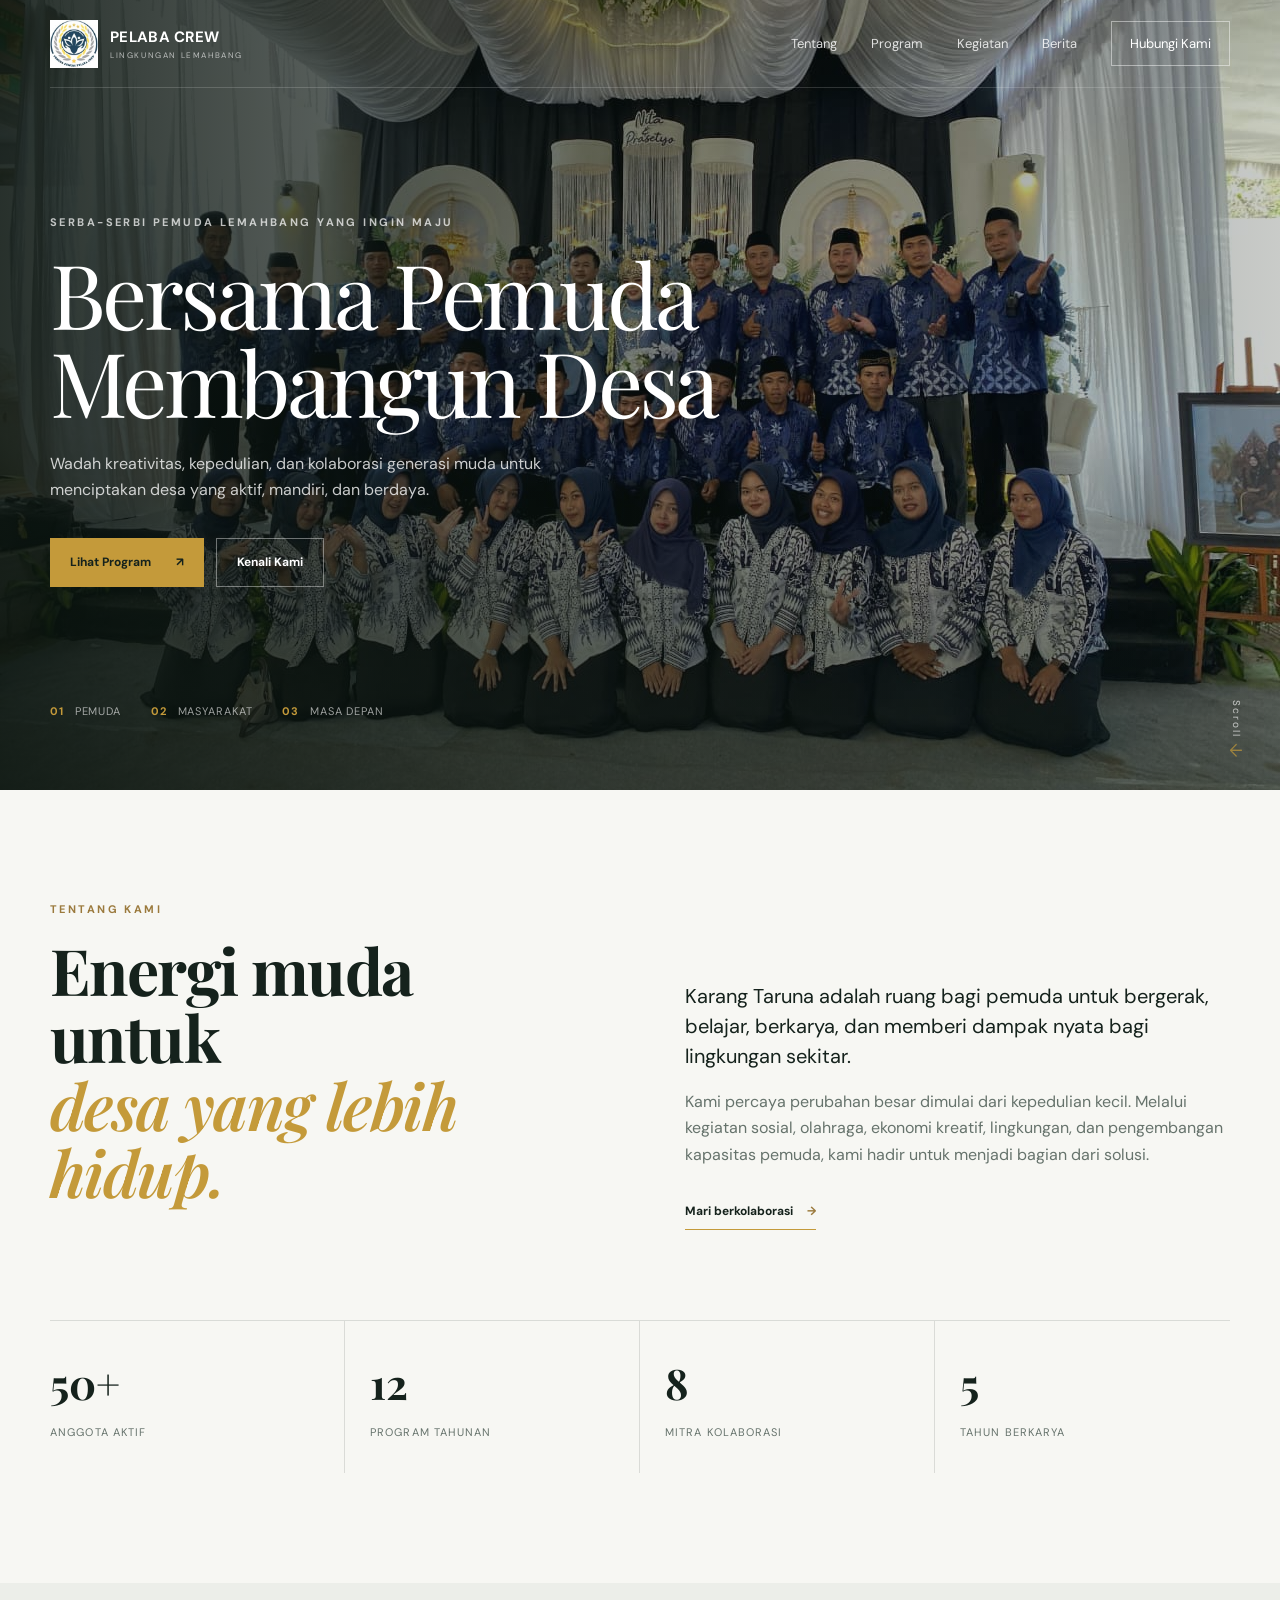
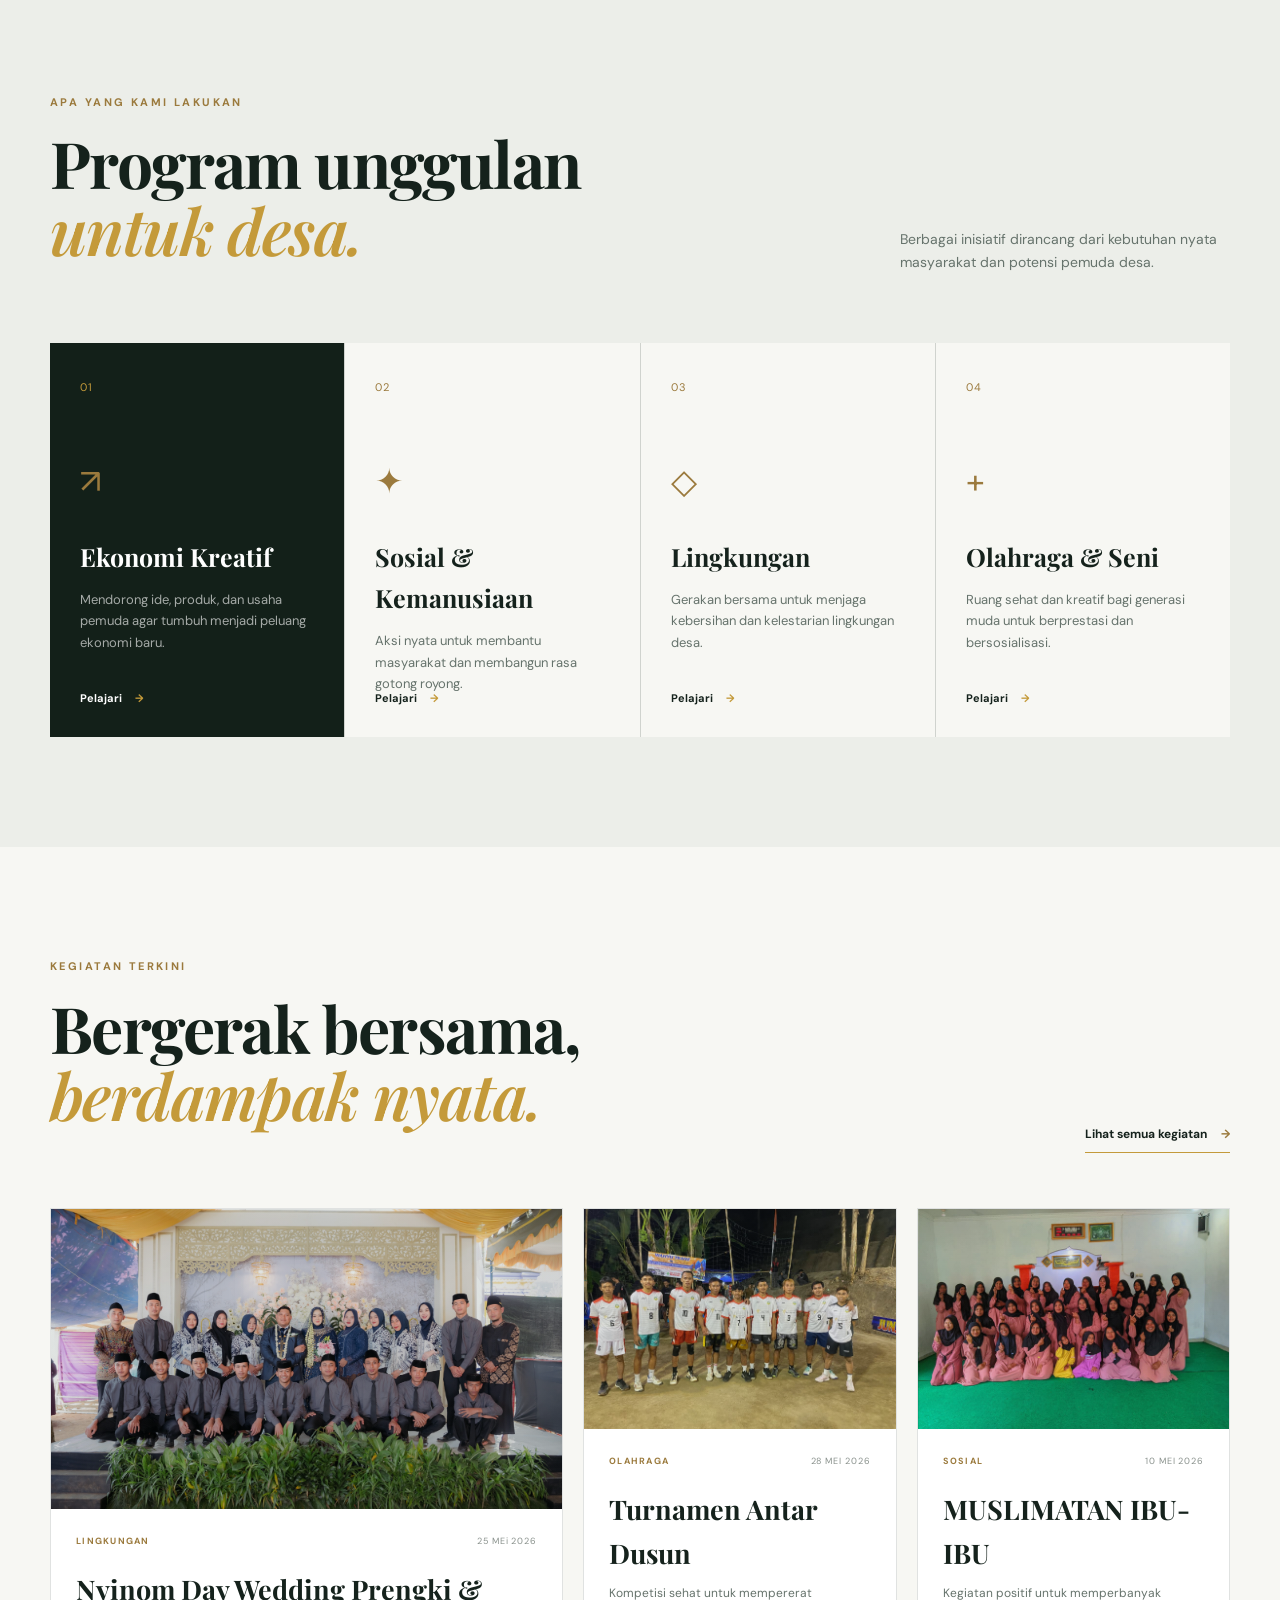
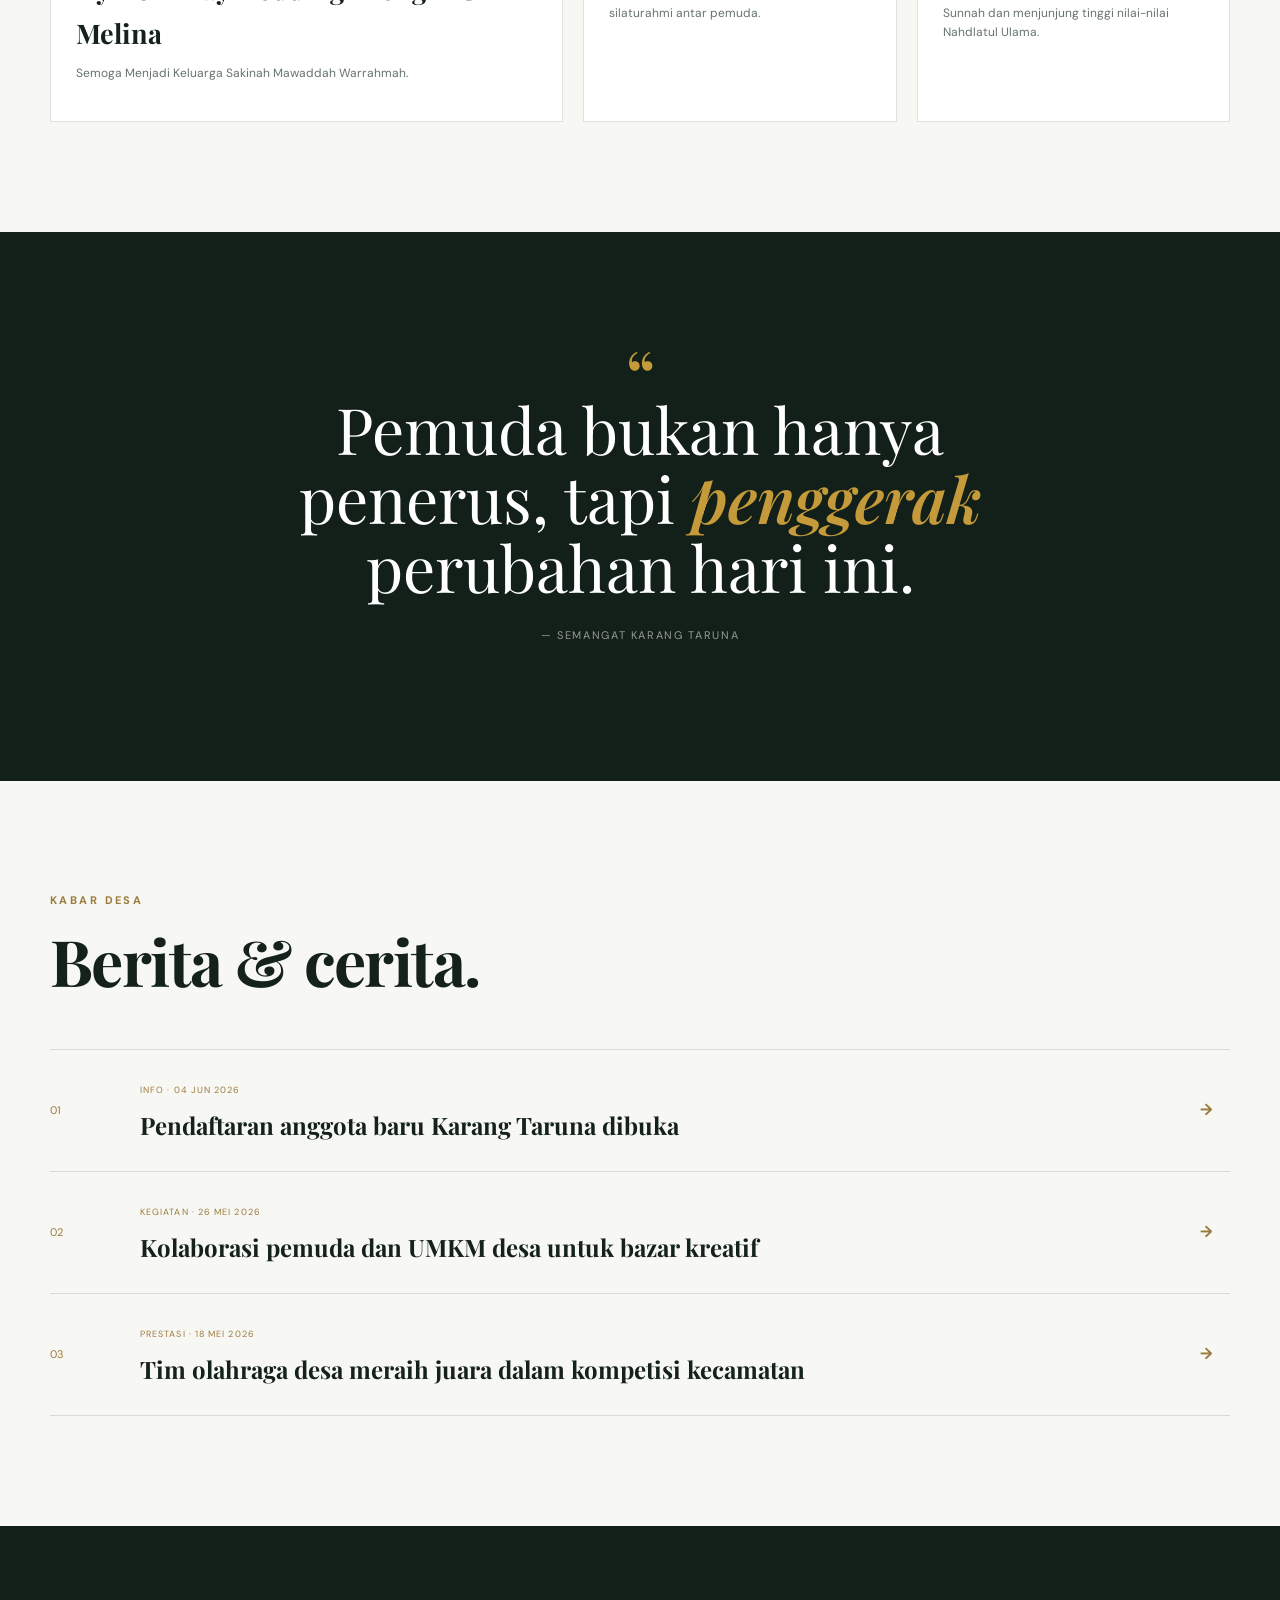
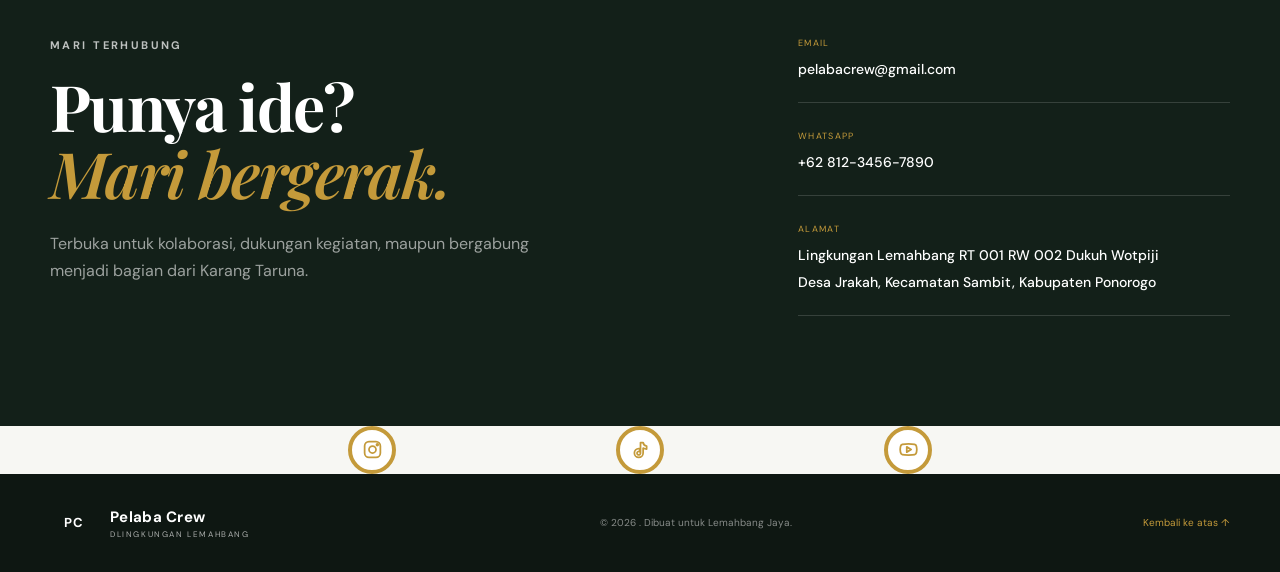
==== index.html @ f869bccc "Add files via upload" ====
<!DOCTYPE html>
<html lang="id">
<head>
  <meta charset="UTF-8">
  <meta name="viewport" content="width=device-width, initial-scale=1.0">
  <meta name="description" content="Website resmi Welcome to Pelaba Gank">
  <title>Karang Taruna Desa — Bersama Membangun Desa</title>
  <link rel="preconnect" href="https://fonts.googleapis.com">
  <link rel="preconnect" href="https://fonts.gstatic.com" crossorigin>
  <link href="https://fonts.googleapis.com/css2?family=DM+Sans:wght@400;500;600;700&family=Playfair+Display:wght@600;700&display=swap" rel="stylesheet">
  <link rel="stylesheet" href="style.css">
</head>
<body>
  <header class="site-header" id="beranda">
    <nav class="navbar container">
      <a class="brand" href="#beranda" aria-label="PELABA CREW">
        <span class="brand-mark">
  <img src="assets/logo.png" alt="Logo Karang Taruna">
</span>
        <span><strong>PELABA CREW</strong><small>LINGKUNGAN LEMAHBANG</small></span>
      </a>

      <button class="nav-toggle" aria-label="Buka menu" aria-expanded="false">
        <span></span><span></span><span></span>
      </button>

      <div class="nav-menu">
        <a href="#tentang">Tentang</a>
        <a href="#program">Program</a>
        <a href="#kegiatan">Kegiatan</a>
        <a href="#berita">Berita</a>
        <a href="#kontak" class="nav-cta">Hubungi Kami</a>
      </div>
    </nav>

    <div class="hero-overlay"></div>
    <div class="hero-content container">
      <p class="eyebrow">SERBA-SERBI PEMUDA LEMAHBANG YANG INGIN MAJU</p>
      <h1 class="hero-tagline">
  Bersama Pemuda<br>
  Membangun Desa
</h1>
      <p class="hero-copy">
        Wadah kreativitas, kepedulian, dan kolaborasi generasi muda
        untuk menciptakan desa yang aktif, mandiri, dan berdaya.
      </p>
      <div class="hero-actions">
        <a href="#program" class="btn btn-primary">Lihat Program <span>↗</span></a>
        <a href="#tentang" class="btn btn-ghost">Kenali Kami</a>
      </div>
      <div class="hero-meta">
        <span><b>01</b> Pemuda</span>
        <span><b>02</b> Masyarakat</span>
        <span><b>03</b> Masa Depan</span>
      </div>
    </div>
    <a class="scroll-cue" href="#tentang">Scroll <span>↓</span></a>
  </header>

  <main>
    <section class="intro section" id="tentang">
      <div class="container intro-grid">
        <div>
          <p class="eyebrow dark">TENTANG KAMI</p>
          <h2>Energi muda untuk<br><em>desa yang lebih hidup.</em></h2>
        </div>
        <div>
          <p class="lead">Karang Taruna adalah ruang bagi pemuda untuk bergerak, belajar, berkarya, dan memberi dampak nyata bagi lingkungan sekitar.</p>
          <p>Kami percaya perubahan besar dimulai dari kepedulian kecil. Melalui kegiatan sosial, olahraga, ekonomi kreatif, lingkungan, dan pengembangan kapasitas pemuda, kami hadir untuk menjadi bagian dari solusi.</p>
          <a class="text-link" href="#kontak">Mari berkolaborasi <span>→</span></a>
        </div>
      </div>
      <div class="container stats">
        <div><strong>50+</strong><span>Anggota Aktif</span></div>
        <div><strong>12</strong><span>Program Tahunan</span></div>
        <div><strong>8</strong><span>Mitra Kolaborasi</span></div>
        <div><strong>5</strong><span>Tahun Berkarya</span></div>
      </div>
    </section>

    <section class="program section section-muted" id="program">
      <div class="container">
        <div class="section-head">
          <div>
            <p class="eyebrow dark">APA YANG KAMI LAKUKAN</p>
            <h2>Program unggulan<br><em>untuk desa.</em></h2>
          </div>
          <p>Berbagai inisiatif dirancang dari kebutuhan nyata masyarakat dan potensi pemuda desa.</p>
        </div>
        <div class="program-grid">
          <article class="program-card featured">
            <span class="card-no">01</span>
            <div class="icon">↗</div>
            <h3>Ekonomi Kreatif</h3>
            <p>Mendorong ide, produk, dan usaha pemuda agar tumbuh menjadi peluang ekonomi baru.</p>
            <a href="#kontak">Pelajari <span>→</span></a>
          </article>
          <article class="program-card">
            <span class="card-no">02</span>
            <div class="icon">✦</div>
            <h3>Sosial &amp; Kemanusiaan</h3>
            <p>Aksi nyata untuk membantu masyarakat dan membangun rasa gotong royong.</p>
            <a href="#kontak">Pelajari <span>→</span></a>
          </article>
          <article class="program-card">
            <span class="card-no">03</span>
            <div class="icon">◇</div>
            <h3>Lingkungan</h3>
            <p>Gerakan bersama untuk menjaga kebersihan dan kelestarian lingkungan desa.</p>
            <a href="#kontak">Pelajari <span>→</span></a>
          </article>
          <article class="program-card">
            <span class="card-no">04</span>
            <div class="icon">+</div>
            <h3>Olahraga &amp; Seni</h3>
            <p>Ruang sehat dan kreatif bagi generasi muda untuk berprestasi dan bersosialisasi.</p>
            <a href="#kontak">Pelajari <span>→</span></a>
          </article>
        </div>
      </div>
    </section>

    <section class="activities section" id="kegiatan">
      <div class="container">
        <div class="section-head">
          <div>
            <p class="eyebrow dark">KEGIATAN TERKINI</p>
            <h2>Bergerak bersama,<br><em>berdampak nyata.</em></h2>
          </div>
          <a class="text-link" href="#berita">Lihat semua kegiatan <span>→</span></a>
        </div>

        <div class="activity-grid">
          <article class="activity large">
            <div class="activity-image image-one"></div>
            <div class="activity-body">
              <div><span class="tag">LINGKUNGAN</span><time>25 MEi 2026</time></div>
              <h3>Nyinom Day Wedding Prengki & Melina</h3>
              <p>Semoga Menjadi Keluarga Sakinah Mawaddah Warrahmah.</p>
            </div>
          </article>
          <article class="activity">
            <div class="activity-image image-two"></div>
            <div class="activity-body">
              <div><span class="tag">OLAHRAGA</span><time>28 MEI 2026</time></div>
              <h3>Turnamen Antar Dusun</h3>
              <p>Kompetisi sehat untuk mempererat silaturahmi antar pemuda.</p>
            </div>
          </article>
          <article class="activity">
            <div class="activity-image image-three"></div>
            <div class="activity-body">
              <div><span class="tag">SOSIAL</span><time>10 MEI 2026</time></div>
              <h3>MUSLIMATAN IBU-IBU</h3>
              <p>Kegiatan positif untuk memperbanyak Sunnah dan menjunjung tinggi nilai-nilai Nahdlatul Ulama.</p>
            </div>
          </article>
        </div>
      </div>
    </section>

    <section class="quote-section">
      <div class="container quote">
        <span class="quote-mark">“</span>
        <blockquote>Pemuda bukan hanya<br>penerus, tapi <em>penggerak</em><br>perubahan hari ini.</blockquote>
        <p>— Semangat Karang Taruna</p>
      </div>
    </section>

    <section class="news section" id="berita">
      <div class="container">
        <div class="section-head compact">
          <div>
            <p class="eyebrow dark">KABAR DESA</p>
            <h2>Berita &amp; cerita.</h2>
          </div>
        </div>
        <div class="news-list">
          <article><span>01</span><div><small>INFO · 04 JUN 2026</small><h3>Pendaftaran anggota baru Karang Taruna dibuka</h3></div><b>→</b></article>
          <article><span>02</span><div><small>KEGIATAN · 26 MEI 2026</small><h3>Kolaborasi pemuda dan UMKM desa untuk bazar kreatif</h3></div><b>→</b></article>
          <article><span>03</span><div><small>PRESTASI · 18 MEI 2026</small><h3>Tim olahraga desa meraih juara dalam kompetisi kecamatan</h3></div><b>→</b></article>
        </div>
      </div>
    </section>

    <section class="contact-section" id="kontak">
      <div class="container contact-grid">
        <div>
          <p class="eyebrow">MARI TERHUBUNG</p>
          <h2>Punya ide?<br><em>Mari bergerak.</em></h2>
          <p>Terbuka untuk kolaborasi, dukungan kegiatan, maupun bergabung menjadi bagian dari Karang Taruna.</p>
        </div>
        <div class="contact-info">
          <a href="pelabacrew@gmail.com"><small>EMAIL</small><strong>pelabacrew@gmail.com</strong></a>
          <a href="https://wa.me/6281234567890" target="_blank" rel="noopener"><small>WHATSAPP</small><strong>+62 812-3456-7890</strong></a>
          <div><small>ALAMAT</small><strong>Lingkungan Lemahbang RT 001 RW 002 Dukuh Wotpiji<br>Desa Jrakah, Kecamatan Sambit, Kabupaten Ponorogo</strong></div>
          
          </div>
        </div>
      </div>
    </section>
  </main>
  <div class="social-links">

  <a href="https://www.instagram.com/pelabacrew_png?"
     target="_blank"
     rel="noopener noreferrer"
     aria-label="Instagram"
     class="social-icon">
    <svg viewBox="0 0 24 24" aria-hidden="true">
      <rect x="3" y="3" width="18" height="18" rx="5"></rect>
      <circle cx="12" cy="12" r="4"></circle>
      <circle cx="17.5" cy="6.5" r="1"></circle>
    </svg>
  </a>

  <a href="https://www.tiktok.com/@pemudapemudi_lemahbang?"
     target="_blank"
     rel="noopener noreferrer"
     aria-label="TikTok"
     class="social-icon">
    <svg viewBox="0 0 24 24" aria-hidden="true">
      <path d="M15 4c.4 2.3 1.7 3.7 4 4v3.5c-1.5 0-2.8-.4-4-1.1V16a5 5 0 1 1-5-5c.4 0 .8 0 1.2.1v3.5a2 2 0 1 0 .8 1.9V4h3z"></path>
    </svg>
  </a>

  <a href="https://youtube.com/@pemudapemudi_lemahbang?"
     target="_blank"
     rel="noopener noreferrer"
     aria-label="YouTube"
     class="social-icon">
    <svg viewBox="0 0 24 24" aria-hidden="true">
      <path d="M21 8.2a2.8 2.8 0 0 0-2-2C17.2 5.7 12 5.7 12 5.7s-5.2 0-7 .5a2.8 2.8 0 0 0-2 2A29 29 0 0 0 2.5 12 29 29 0 0 0 3 15.8a2.8 2.8 0 0 0 2 2c1.8.5 7 .5 7 .5s5.2 0 7-.5a2.8 2.8 0 0 0 2-2 29 29 0 0 0 .5-3.8 29 29 0 0 0-.5-3.8z"></path>
      <path d="m10 15 5-3-5-3v6z"></path>
    </svg>
  </a>

</div>

  <footer>
    <div class="container footer-inner">
      <div class="brand footer-brand"><span class="brand-mark">PC</span><span><strong>Pelaba Crew</strong><small>DLINGKUNGAN LEMAHBANG</small></span></div>
      <p>© 2026 . Dibuat untuk Lemahbang Jaya.</p>
      <a href="#beranda">Kembali ke atas ↑</a>
    </div>
  </footer>

  <script src="script.js"></script>
</body>
</html>
---- style.css ----
/* =========================================================
   KARANG TARUNA DESA — MODERN EDITION
   CUSTOM MUDAH: ubah variabel di :root dan URL gambar di
   bagian "BACKGROUND IMAGE" di bawah.
   ========================================================= */

:root {
  --ink: #15221c;
  --muted: #66736c;
  --paper: #f7f7f3;
  --white: #ffffff;
  --accent:#c49a3a;;
  --accent-dark: #9b7a3d;
  --line: rgba(21,34,28,.13);
  --dark: #132019;

  --container: 1180px;
  --radius: 4px;

  /* BACKGROUND IMAGE — GANTI URL INI */
  --hero-bg: url("assets/foto-kumpulan.jpeg");
  --activity-1: url("assets/kegiatan-1.jpeg");
  --activity-2: url("assets/kegiatan-2.jpeg");
  --activity-3: url("assets/kegiatan-3.jpeg");
}

* { box-sizing: border-box; }
html { scroll-behavior: smooth; }
body {
  margin: 0;
  color: var(--ink);
  background: var(--paper);
  font-family: "DM Sans", sans-serif;
  line-height: 1.65;
}
a { color: inherit; text-decoration: none; }
.container { width: min(calc(100% - 48px), var(--container)); margin-inline: auto; }
.section { padding: 110px 0; }
.eyebrow {
  margin: 0 0 18px;
  font-size: 11px;
  font-weight: 700;
  letter-spacing: .22em;
  color: rgba(255,255,255,.72);
}
.eyebrow.dark { color: var(--accent-dark); }
h1, h2, h3, p { margin-top: 0; }
h1, h2 { font-family: "Playfair Display", serif; line-height: 1.05; letter-spacing: -.025em; }
h1 { margin-bottom: 26px; font-size: clamp(52px, 7vw, 88px); color: #fff; }
h2 { font-size: clamp(42px, 5vw, 64px); margin-bottom: 25px; }
h1 em, h2 em, blockquote em { color: var(--accent); font-style: italic; font-weight: 600; }

.site-header {
  position: relative;
  min-height: 790px;
  color: #fff;
  background-image: var(--hero-bg);
  background-color: #34483d;
  background-size: cover;
  background-position: center;
  overflow: hidden;
}
.hero-overlay {
  position: absolute; inset: 0;
  background: linear-gradient(90deg, rgba(10,20,15,.88) 0%, rgba(10,20,15,.52) 48%, rgba(10,20,15,.22) 100%),
              linear-gradient(0deg, rgba(10,20,15,.55), transparent 45%);
}
.navbar {
  position: relative; z-index: 5;
  min-height: 88px;
  display: flex; align-items: center; justify-content: space-between;
  border-bottom: 1px solid rgba(255,255,255,.16);
}
.brand { display: flex; align-items: center; gap: 12px; }
.brand-mark {
  display: grid; place-items: center;
  width: 42px; height: 42px;
  border: 1px solid rgba(255,255,255,.55);
  font-weight: 700; font-size: 13px; letter-spacing: .04em;
}
.brand strong { display:block; font-size: 15px; letter-spacing: .02em; }
.brand small { display:block; margin-top: -1px; font-size: 8px; letter-spacing: .2em; opacity:.65; }
.nav-menu { display:flex; align-items:center; gap: 34px; font-size: 13px; }
.nav-menu > a:not(.nav-cta) { opacity:.82; transition:.2s; }
.nav-menu > a:not(.nav-cta):hover { opacity:1; }
.nav-cta { padding: 11px 18px; border: 1px solid rgba(255,255,255,.45); }
.nav-toggle { display:none; background:none; border:0; padding:10px; }
.nav-toggle span { display:block; width:25px; height:2px; margin:5px; background:#fff; }

.hero-content { position:relative; z-index:2; padding-top: 125px; }
.hero-copy { max-width: 540px; color: rgba(255,255,255,.78); font-size: 16px; }
.hero-actions { display:flex; gap:12px; margin-top: 34px; }
.btn { display:inline-flex; align-items:center; gap:25px; padding: 14px 20px; font-size: 12px; font-weight:700; }
.btn-primary { color: var(--ink); background: var(--accent); }
.btn-ghost { color:#fff; border:1px solid rgba(255,255,255,.4); }
.hero-meta { display:flex; gap: 30px; margin-top: 115px; font-size: 11px; color:rgba(255,255,255,.6); text-transform:uppercase; letter-spacing:.08em; }
.hero-meta b { color:var(--accent); margin-right:7px; }
.scroll-cue { position:absolute; right:30px; bottom:30px; z-index:2; writing-mode:vertical-rl; font-size:10px; letter-spacing:.2em; opacity:.7; }
.scroll-cue span { color:var(--accent); font-size:17px; }

.intro { background:var(--paper); }
.intro-grid { display:grid; grid-template-columns: 1fr 1fr; gap: 90px; align-items:end; }
.intro-grid h2 { max-width:500px; }
.lead { font-size:20px; line-height:1.5; margin-bottom:18px; }
.intro-grid > div:last-child p:not(.lead) { color:var(--muted); max-width:570px; }
.text-link { display:inline-flex; gap:14px; align-items:center; margin-top:18px; font-weight:700; font-size:12px; border-bottom:1px solid var(--accent); padding-bottom:7px; }
.text-link span { color:var(--accent-dark); }
.stats { display:grid; grid-template-columns:repeat(4,1fr); border-top:1px solid var(--line); margin-top:90px; }
.stats div { padding:28px 0; border-right:1px solid var(--line); padding-left:25px; }
.stats div:first-child { padding-left:0; }
.stats div:last-child { border-right:0; }
.stats strong { display:block; font-family:"Playfair Display"; font-size:42px; }
.stats span { color:var(--muted); font-size:11px; text-transform:uppercase; letter-spacing:.1em; }

.section-muted { background:#eceee9; }
.section-head { display:flex; justify-content:space-between; align-items:end; gap:40px; margin-bottom:55px; }
.section-head > p { width:330px; color:var(--muted); font-size:14px; }
.program-grid { display:grid; grid-template-columns:repeat(4,1fr); gap:1px; background:var(--line); }
.program-card { position:relative; min-height:390px; padding:30px; background:var(--paper); transition:.25s; }
.program-card:hover { transform:translateY(-5px); box-shadow:0 18px 45px rgba(0,0,0,.08); z-index:1; }
.program-card.featured { background:var(--dark); color:#fff; }
.card-no { font-size:11px; color:var(--accent-dark); letter-spacing:.1em; }
.featured .card-no { color:var(--accent); }
.icon { margin:55px 0 25px; font-size:34px; color:var(--accent-dark); }
.program-card h3 { font-family:"Playfair Display"; font-size:25px; margin-bottom:12px; }
.program-card p { color:var(--muted); font-size:13px; }
.featured p { color:rgba(255,255,255,.62); }
.program-card a { position:absolute; bottom:30px; font-size:11px; font-weight:700; }
.program-card a span { color:var(--accent); margin-left:10px; }

.activity-grid { display:grid; grid-template-columns: 1.35fr .825fr .825fr; gap:20px; }
.activity { background:#fff; border:1px solid var(--line); }
.activity-image { height:220px; background-size:cover; background-position:center; background-color:#cfd4cd; }
.activity.large .activity-image { height:300px; }
.image-one { background-image:linear-gradient(rgba(20,35,28,.12),rgba(20,35,28,.12)), var(--activity-1); }
.image-two { background-image:linear-gradient(rgba(20,35,28,.12),rgba(20,35,28,.12)), var(--activity-2); }
.image-three { background-image:linear-gradient(rgba(20,35,28,.12),rgba(20,35,28,.12)), var(--activity-3); }
.activity-body { padding:25px; }
.activity-body > div { display:flex; justify-content:space-between; gap:15px; }
.tag { color:var(--accent-dark); font-size:9px; font-weight:700; letter-spacing:.14em; }
time { font-size:9px; color:#89918c; letter-spacing:.1em; }
.activity h3 { font-family:"Playfair Display"; font-size:27px; margin:18px 0 8px; }
.activity p { color:var(--muted); font-size:12px; }

.quote-section { background:var(--dark); color:#fff; padding:125px 0; text-align:center; }
.quote { position:relative; }
.quote-mark { display:block; color:var(--accent); font-family:"Playfair Display"; font-size:75px; line-height:.5; }
blockquote { margin:0 auto 25px; font-family:"Playfair Display"; font-size:clamp(38px,5vw,68px); line-height:1.08; }
.quote p { color:rgba(255,255,255,.55); font-size:11px; letter-spacing:.15em; text-transform:uppercase; }

.compact { margin-bottom:30px; }
.news-list { border-top:1px solid var(--line); }
.news-list article { display:grid; grid-template-columns:70px 1fr 30px; align-items:center; gap:20px; padding:25px 0; border-bottom:1px solid var(--line); }
.news-list article > span { color:var(--accent-dark); font-size:11px; }
.news-list small { color:var(--accent-dark); font-size:9px; letter-spacing:.12em; }
.news-list h3 { margin:5px 0 0; font-family:"Playfair Display"; font-size:24px; }
.news-list b { color:var(--accent-dark); }

.contact-section { padding:110px 0; color:#fff; background:var(--dark); }
.contact-grid { display:grid; grid-template-columns:1.2fr .8fr; gap:100px; }
.contact-grid h2 { max-width:600px; }
.contact-grid > div:first-child > p:last-child { max-width:520px; color:rgba(255,255,255,.58); }
.contact-info { display:flex; flex-direction:column; gap:26px; }
.contact-info a, .contact-info > div:not(.socials) { border-bottom:1px solid rgba(255,255,255,.15); padding-bottom:20px; }
.contact-info small { display:block; margin-bottom:5px; font-size:9px; letter-spacing:.15em; color:var(--accent); }
.contact-info strong { font-size:14px; font-weight:500; }
.socials { display:flex; gap:20px; padding-top:3px; color:rgba(255,255,255,.7); font-size:11px; }

footer { background:#0e1712; color:rgba(255,255,255,.5); padding:25px 0; }
.footer-inner { display:flex; align-items:center; justify-content:space-between; gap:20px; }
.footer-brand { color:#fff; }
.footer-inner p, .footer-inner > a { margin:0; font-size:10px; }
.footer-inner > a { color:var(--accent); }

@media (max-width: 900px) {
  .nav-toggle { display:block; position:relative; z-index:7; }
  .nav-menu { display:none; position:absolute; top:88px; left:0; right:0; padding:25px; flex-direction:column; align-items:flex-start; background:var(--dark); }
  .nav-menu.open { display:flex; }
  .nav-menu .nav-cta { width:100%; text-align:center; }
  .site-header { min-height:720px; }
  .hero-content { padding-top:90px; }
  .hero-meta { margin-top:75px; }
  .intro-grid, .contact-grid { grid-template-columns:1fr; gap:40px; }
  .program-grid { grid-template-columns:1fr 1fr; }
  .activity-grid { grid-template-columns:1fr; }
  .activity.large .activity-image, .activity-image { height:260px; }
  .stats { grid-template-columns:1fr 1fr; }
  .stats div { border-bottom:1px solid var(--line); }
  .section-head { align-items:start; flex-direction:column; }
}
@media (max-width: 600px) {
  .container { width:min(calc(100% - 30px), var(--container)); }
  .section { padding:75px 0; }
  .site-header { min-height:680px; }
  h1 { font-size:52px; }
  h2 { font-size:43px; }
  .hero-meta { gap:15px; flex-wrap:wrap; }
  .program-grid { grid-template-columns:1fr; }
  .program-card { min-height:330px; }
  .footer-inner { align-items:flex-start; flex-direction:column; }
}

.reveal { opacity:0; transform:translateY(18px); transition:opacity .7s ease, transform .7s ease; }
.reveal.visible { opacity:1; transform:none; }
.site-header.scrolled .navbar { background:rgba(19,32,25,.2); backdrop-filter:blur(10px); }

.brand-mark {
  width: 48px;
  height: 48px;
  display: grid;
  place-items: center;
  border: 0;
}

.brand-mark img {
  width: 100%;
  height: 100%;
  object-fit: contain;
}
.hero-tagline {
  font-family: "Playfair Display", serif;
  font-size: clamp(3rem, 7vw, 6.5rem);
  font-weight: 400;
  line-height: 0.98;
  letter-spacing: -0.04em;
  color: #ffffff;
}

.hero-tagline em {
  font-style: italic;
  font-weight: 400;
}
/* SOCIAL MEDIA */
.social-links {
  display: flex;
  justify-content: center;
  align-items: center;
  gap: 220px;
  margin-top: 46 px;
}

.social-icon {
  width: 48px;
  height: 48px;

  display: flex;
  align-items: center;
  justify-content: center;

  border: 4px solid var(--accent);
  border-radius: 50%;

  color: var(--accent);
  background: #ffffff;

  text-decoration: none;

  transition: all 0.3s ease;
}

.social-icon svg {
  width: 21px;
  height: 21px;

  fill: none;
  stroke: currentColor;
  stroke-width: 2;
  stroke-linecap: round;
  stroke-linejoin: round;
}

/* Hover */
.social-icon:hover {
  background: var(--accent);
  color: #ffffff;
  border-color: var(--accent);

  transform: translateY(-4px);

  box-shadow: 0 8px 20px rgba(0, 0, 0, 0.18);
}

/* Facebook */
.social-icon[aria-label="Facebook"] svg {
  fill: currentColor;
  stroke: none;
}

/* Mobile */
@media (max-width: 600px) {
  .social-links {
    gap: 12px;
  }

  .social-icon {
    width: 44px;
    height: 44px;
  }
}
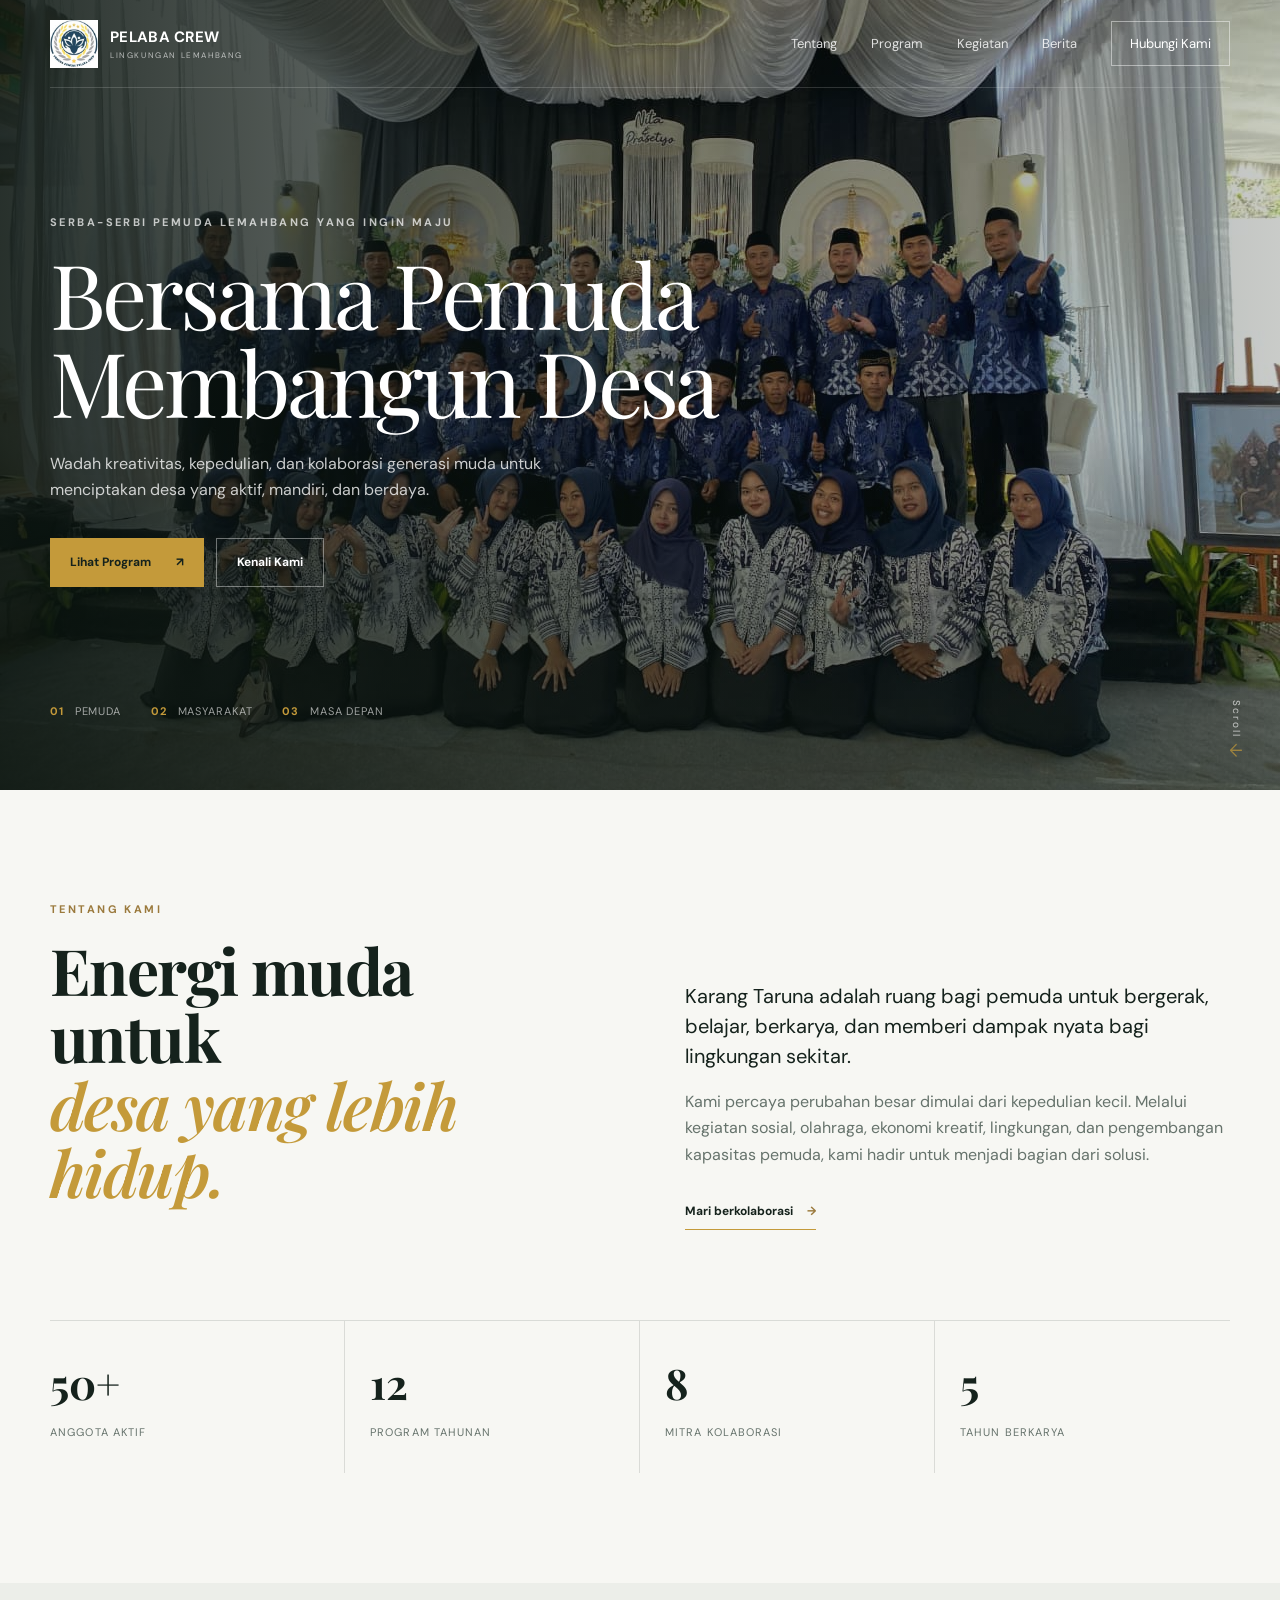
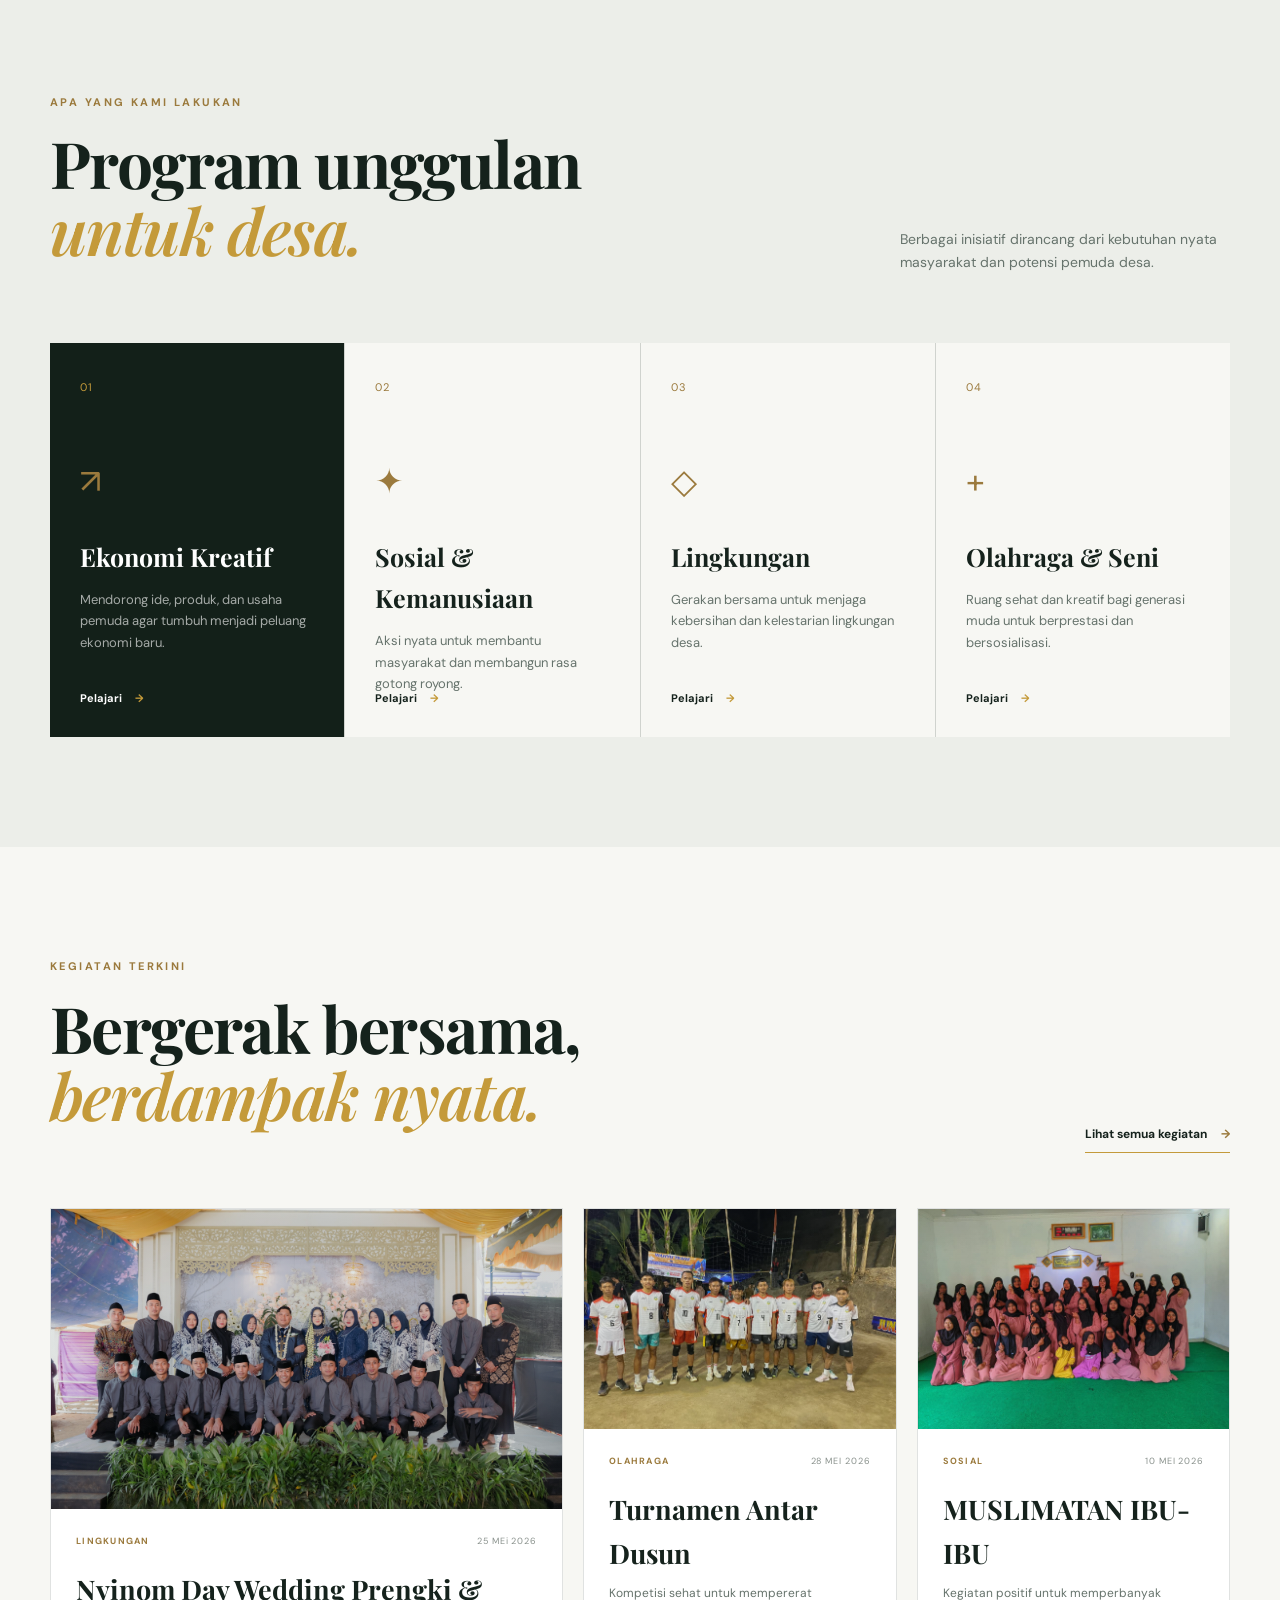
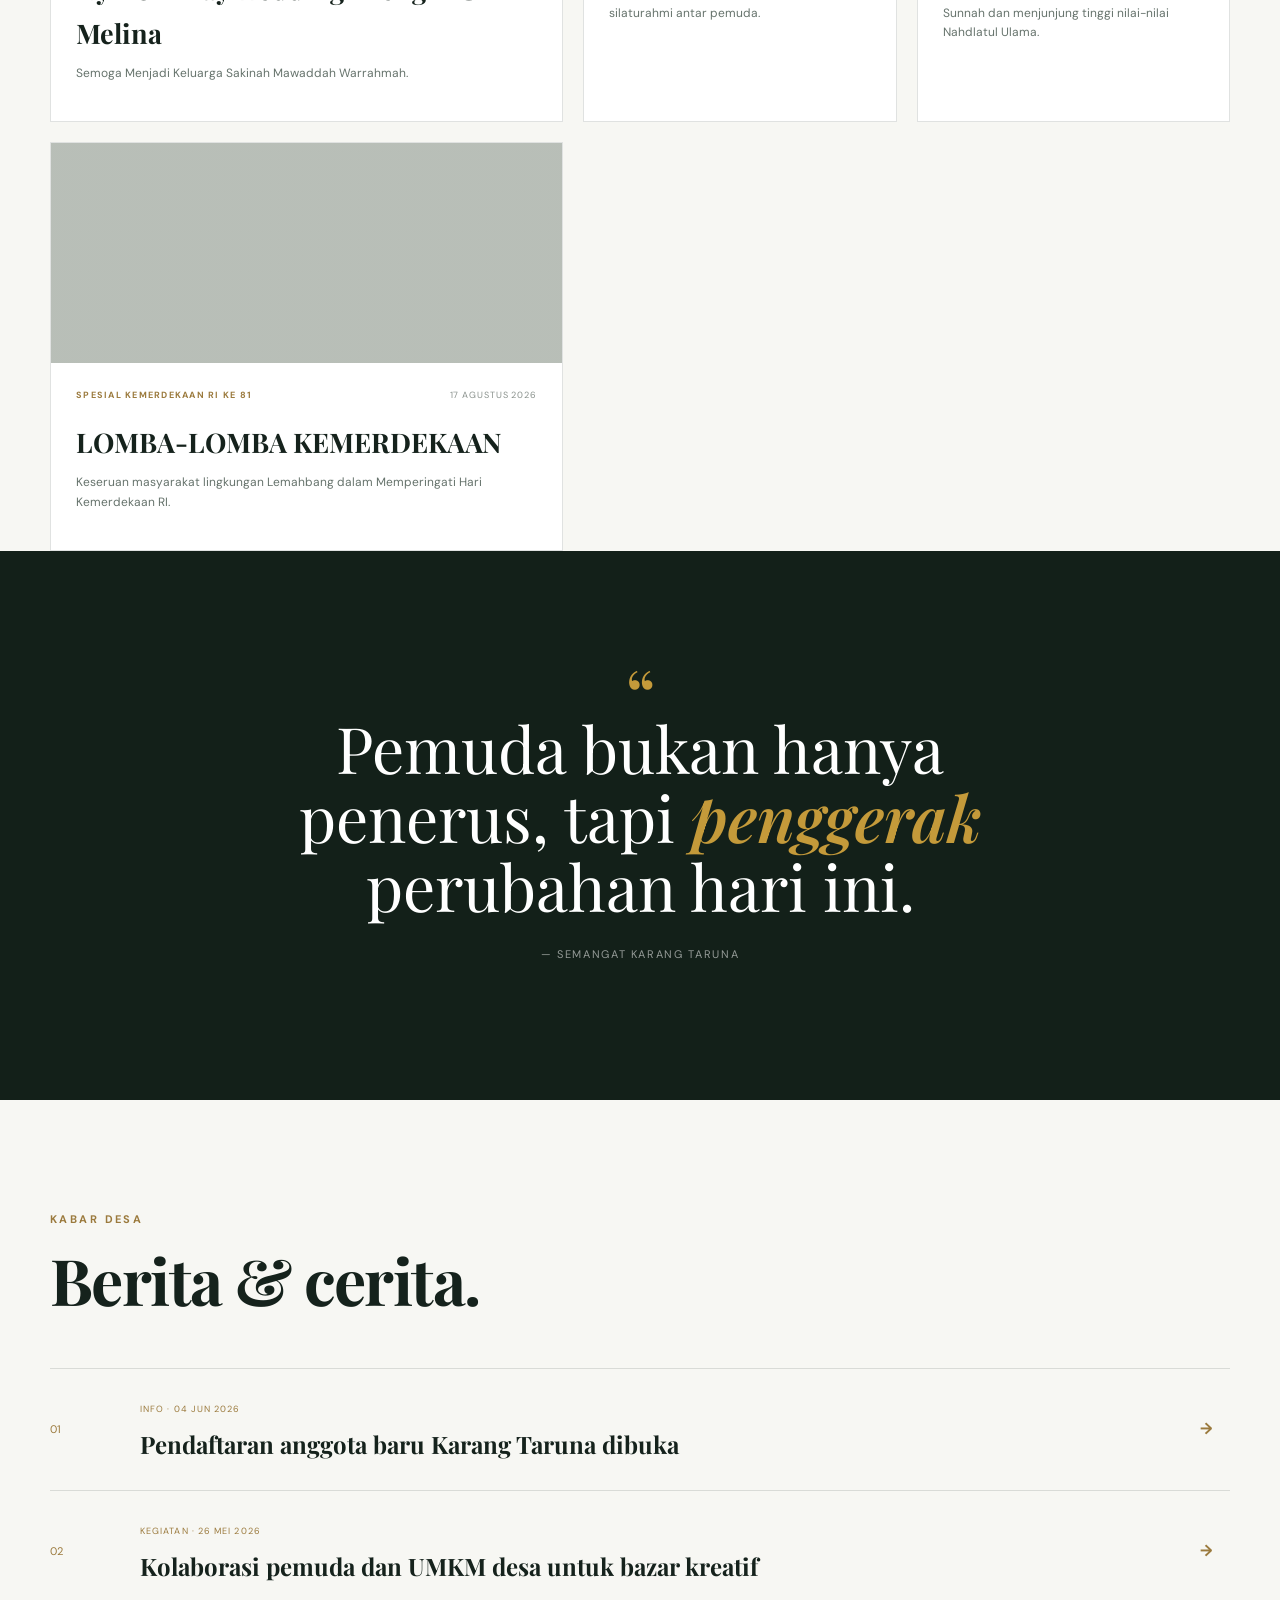
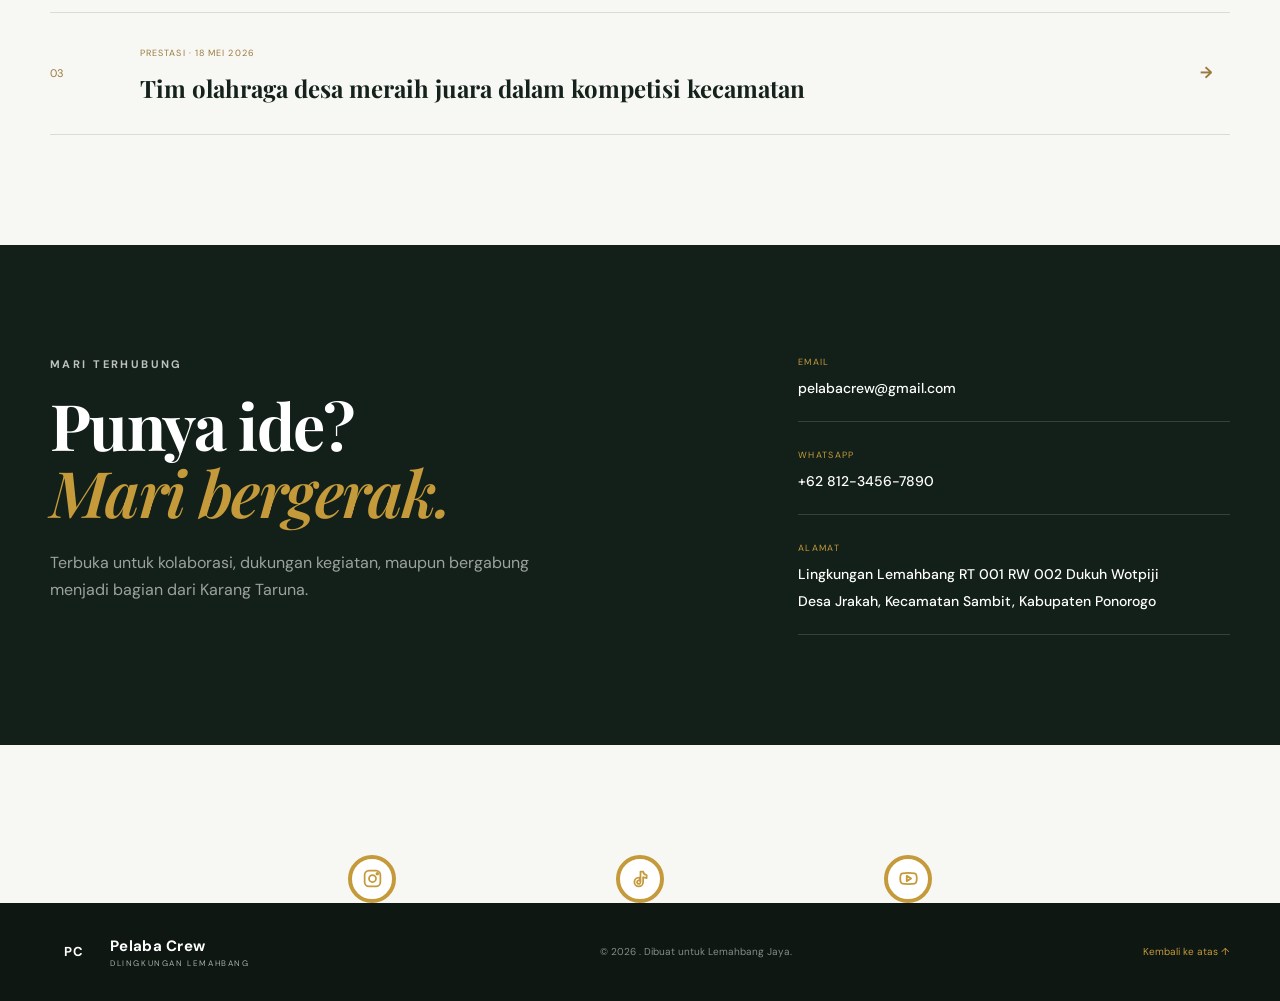
==== commit 6cf417ed: "Add files via upload" ====
--- a/index.html
+++ b/index.html
@@ -4,7 +4,7 @@
   <meta charset="UTF-8">
   <meta name="viewport" content="width=device-width, initial-scale=1.0">
   <meta name="description" content="Website resmi Welcome to Pelaba Gank">
-  <title>Karang Taruna Desa — Bersama Membangun Desa</title>
+  <title>Welcome To Pelaba</title>
   <link rel="preconnect" href="https://fonts.googleapis.com">
   <link rel="preconnect" href="https://fonts.gstatic.com" crossorigin>
   <link href="https://fonts.googleapis.com/css2?family=DM+Sans:wght@400;500;600;700&family=Playfair+Display:wght@600;700&display=swap" rel="stylesheet">
@@ -155,8 +155,16 @@
               <p>Kegiatan positif untuk memperbanyak Sunnah dan menjunjung tinggi nilai-nilai Nahdlatul Ulama.</p>
             </div>
           </article>
-        </div>
-      </div>
+          <article class="activity">
+            <div class="activity-image image-four"></div>
+            <div class="activity-body">
+              <div><span class="tag">SPESIAL KEMERDEKAAN RI KE 81</span><time>17 AGUSTUS 2026</time></div>
+              <h3>LOMBA-LOMBA KEMERDEKAAN </h3>
+              <p>Keseruan masyarakat lingkungan Lemahbang dalam Memperingati Hari Kemerdekaan RI.</p>
+            </div>
+          </article>
+        </div>
+      </div
     </section>
 
     <section class="quote-section">
--- a/style.css
+++ b/style.css
@@ -22,6 +22,7 @@
   --activity-1: url("assets/kegiatan-1.jpeg");
   --activity-2: url("assets/kegiatan-2.jpeg");
   --activity-3: url("assets/kegiatan-3.jpeg");
+  --activity-4: url("assets/kegiatan-4.jpeg");
 }
 
 * { box-sizing: border-box; }
@@ -135,6 +136,7 @@
 .image-one { background-image:linear-gradient(rgba(20,35,28,.12),rgba(20,35,28,.12)), var(--activity-1); }
 .image-two { background-image:linear-gradient(rgba(20,35,28,.12),rgba(20,35,28,.12)), var(--activity-2); }
 .image-three { background-image:linear-gradient(rgba(20,35,28,.12),rgba(20,35,28,.12)), var(--activity-3); }
+.image-four { background-image:linear-gradient(rgba(20,35,28,.12),rgba(20,35,28,.12)), var(--activity-4); }
 .activity-body { padding:25px; }
 .activity-body > div { display:flex; justify-content:space-between; gap:15px; }
 .tag { color:var(--accent-dark); font-size:9px; font-weight:700; letter-spacing:.14em; }
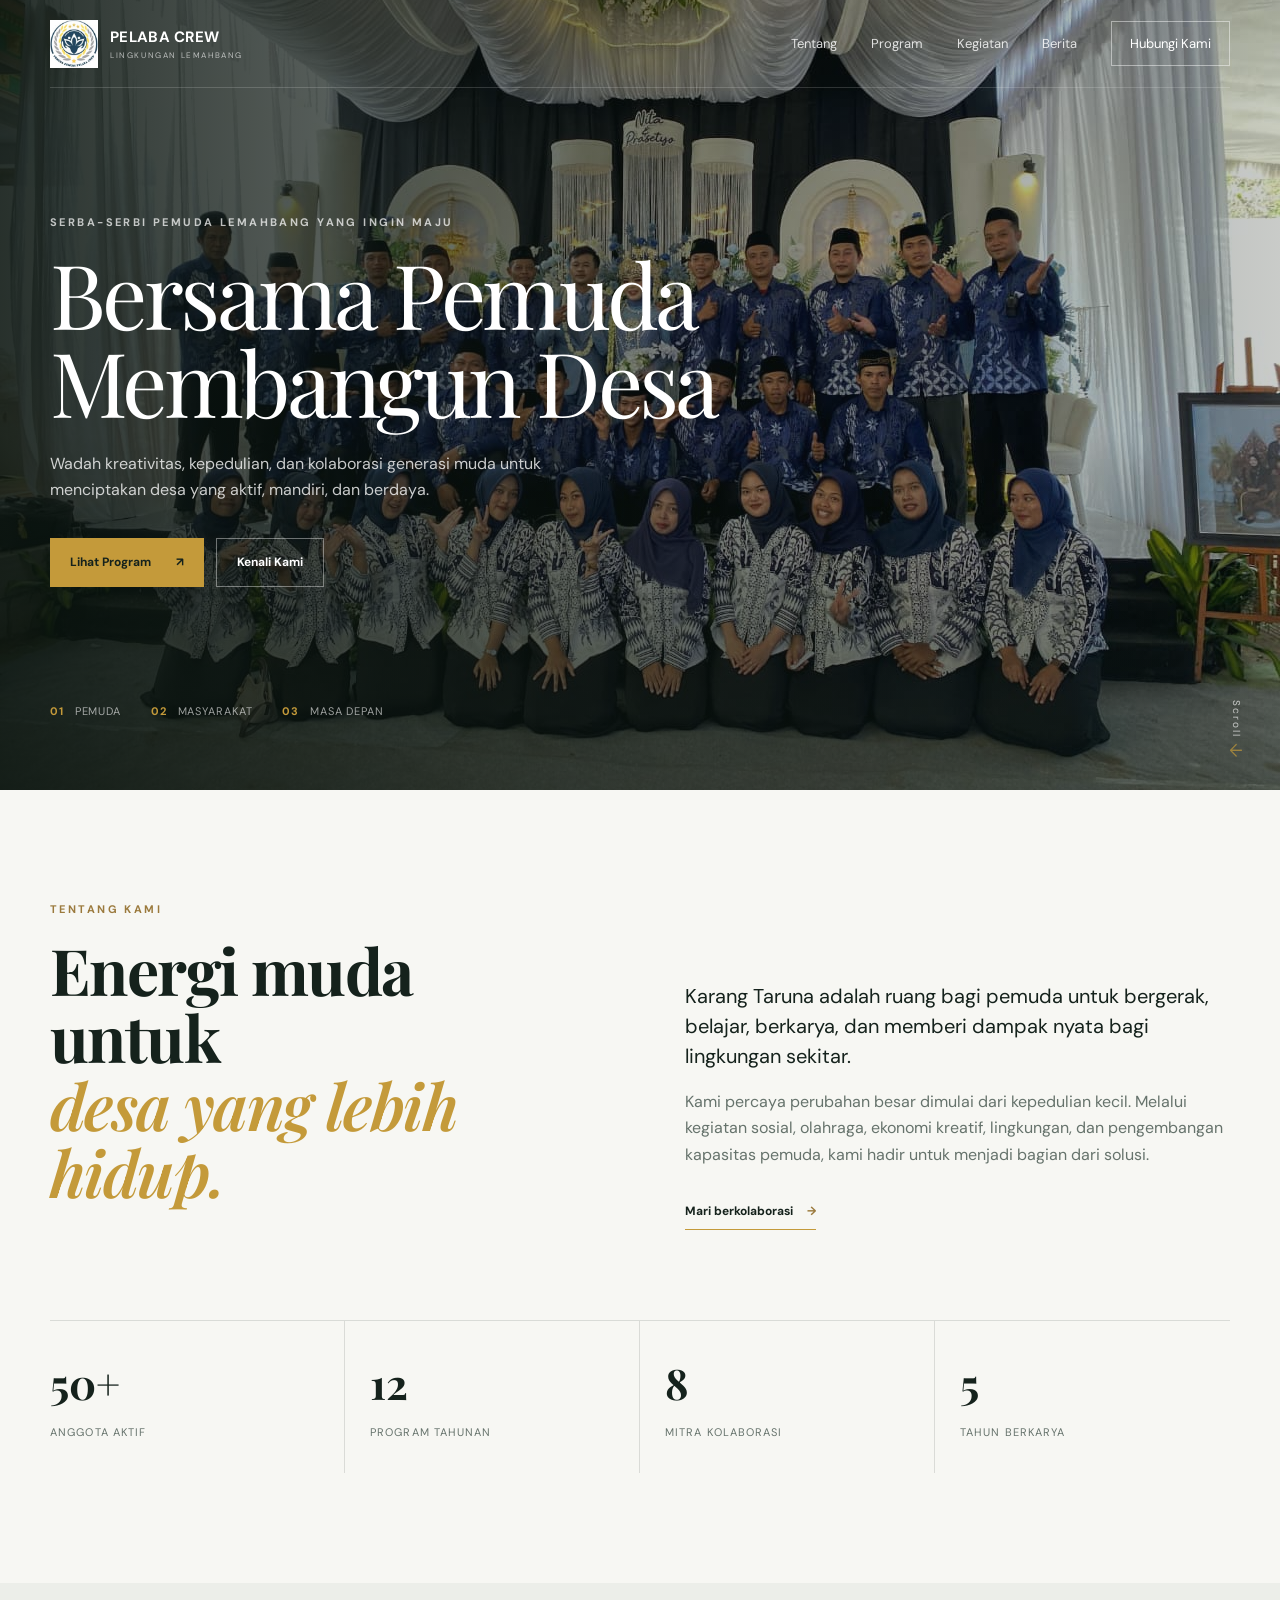
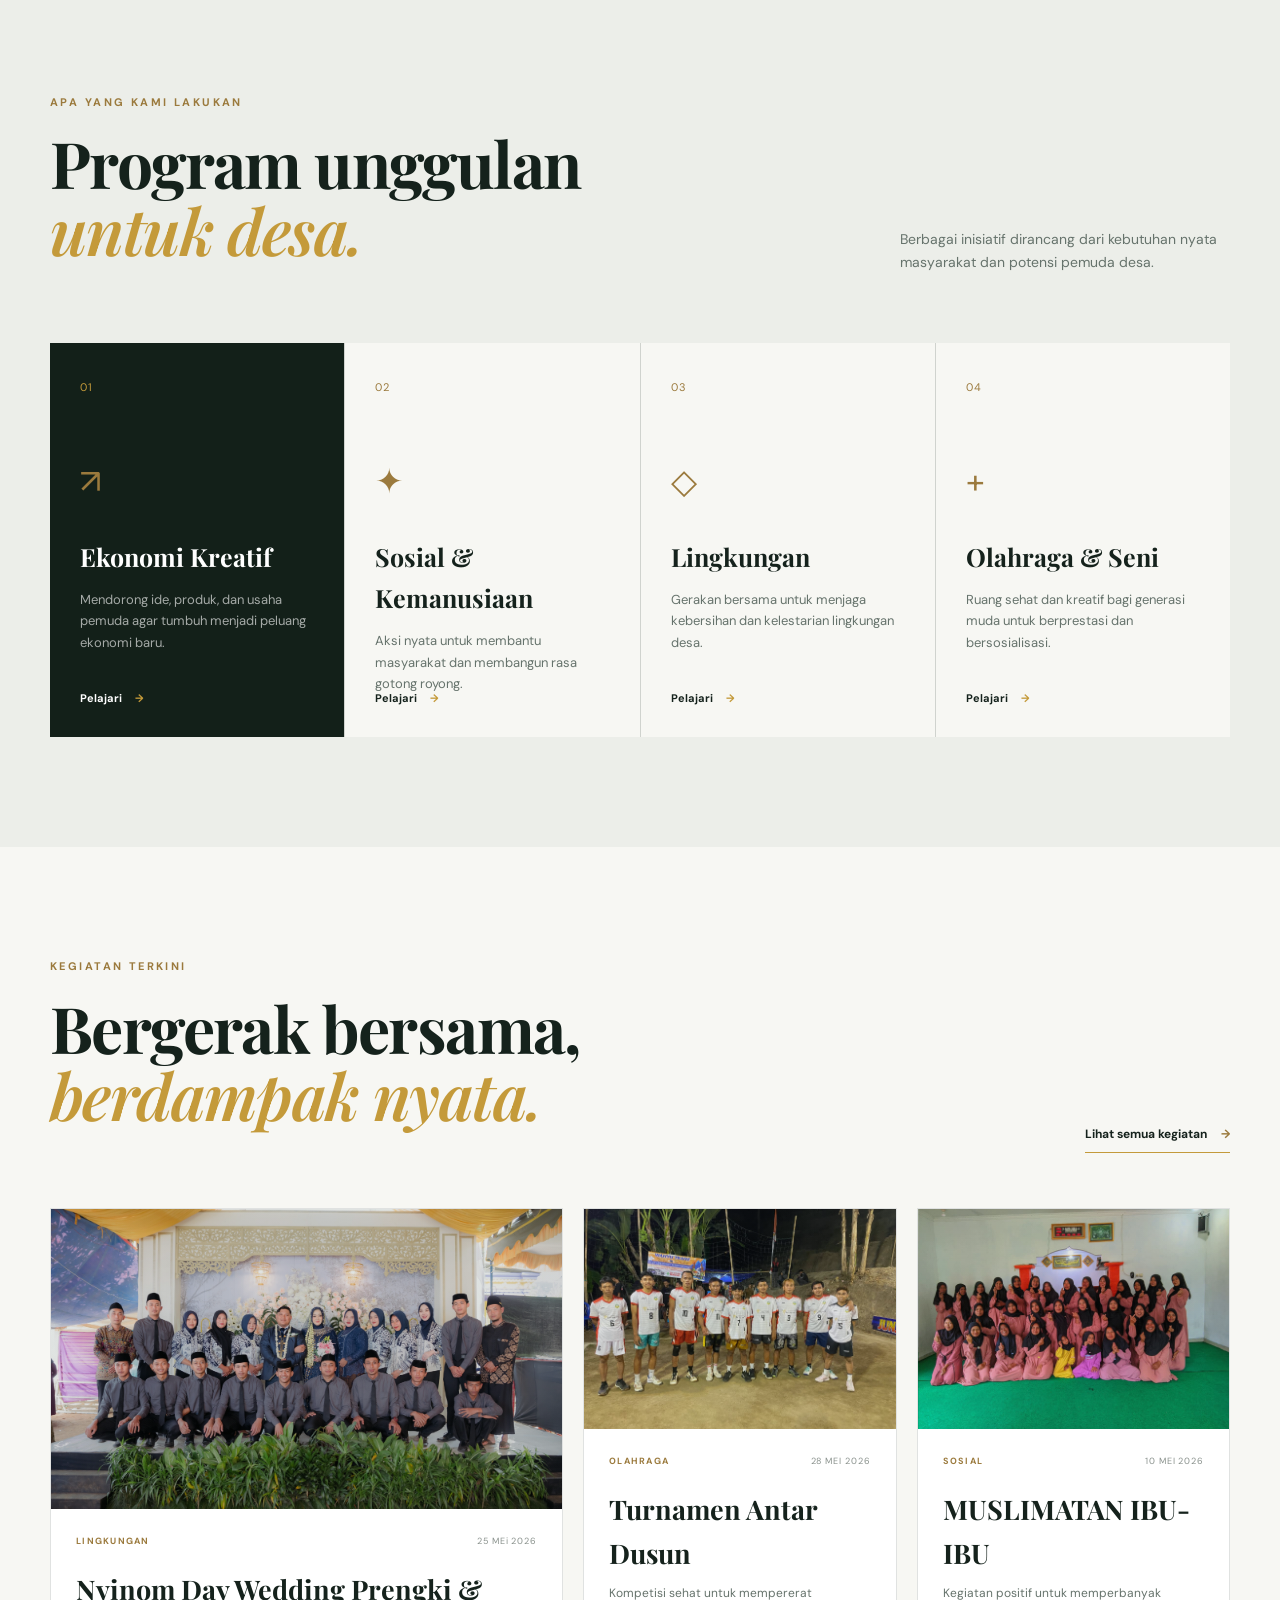
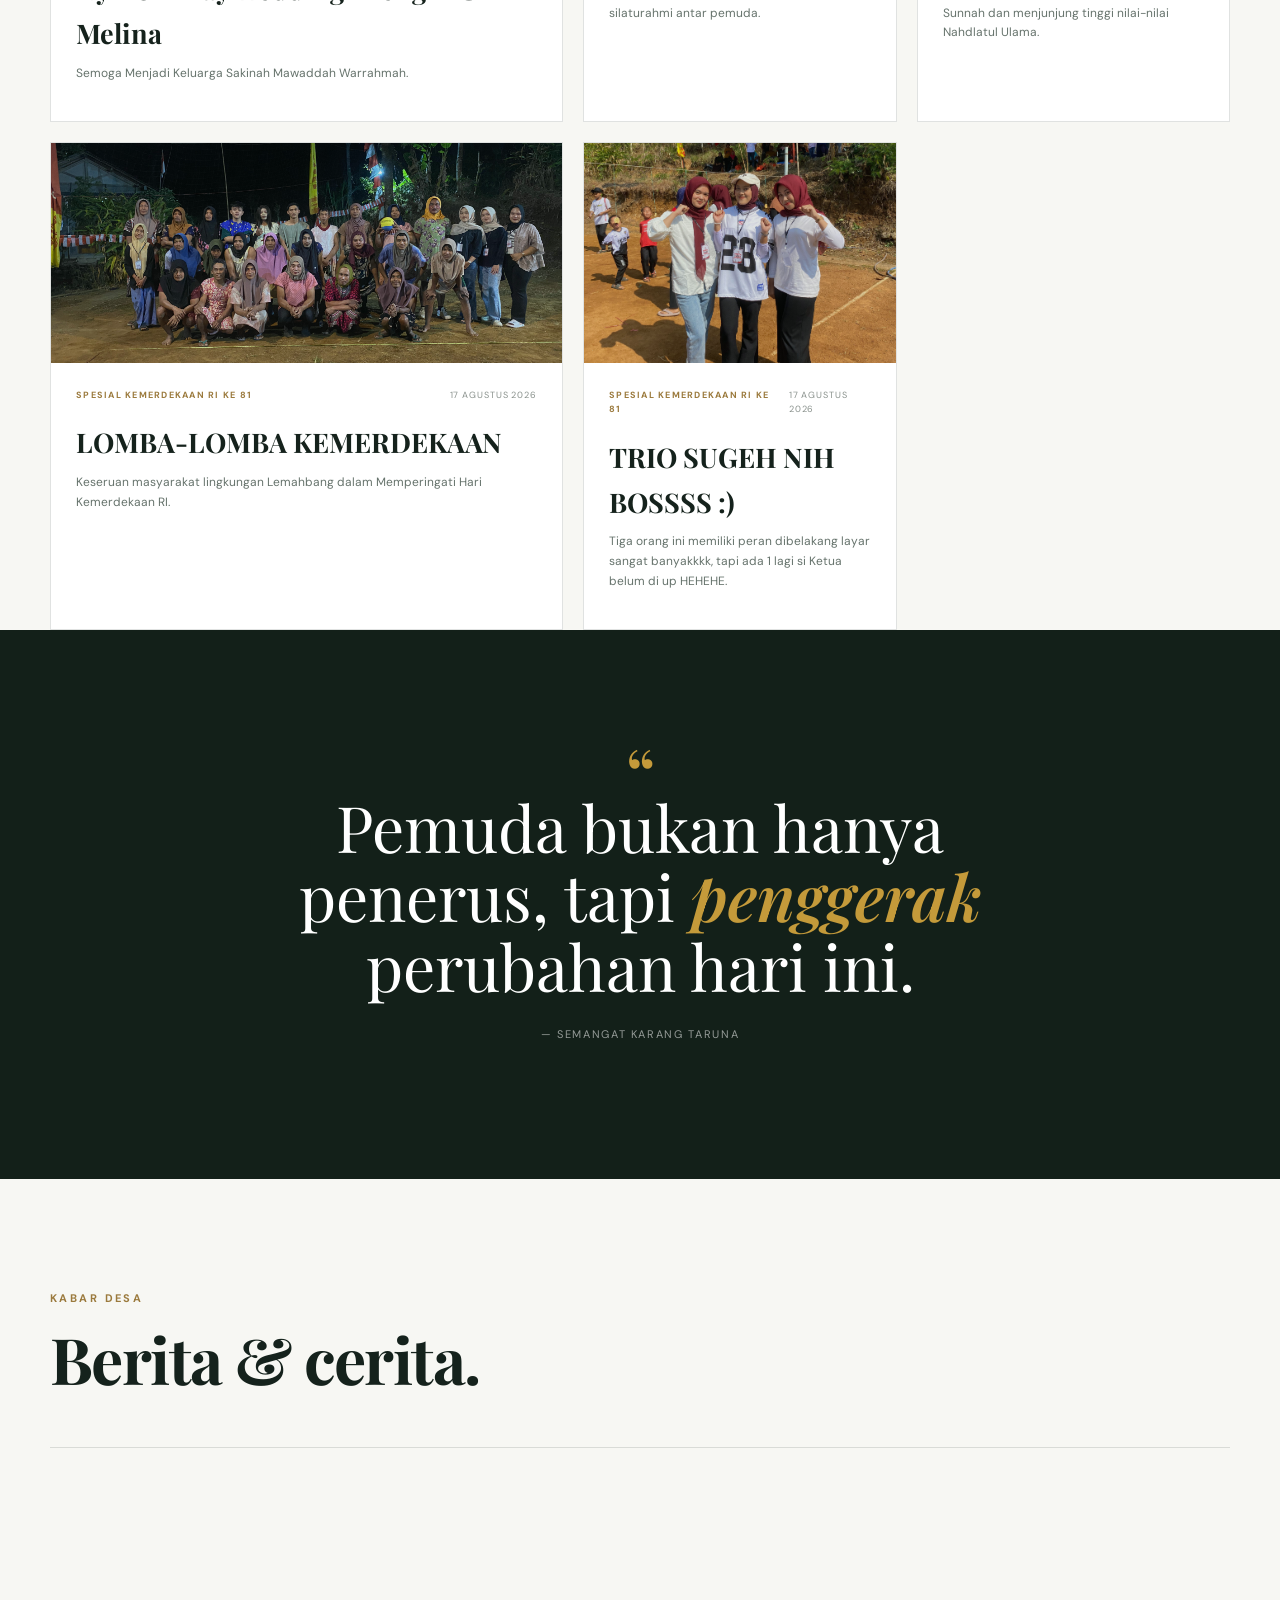
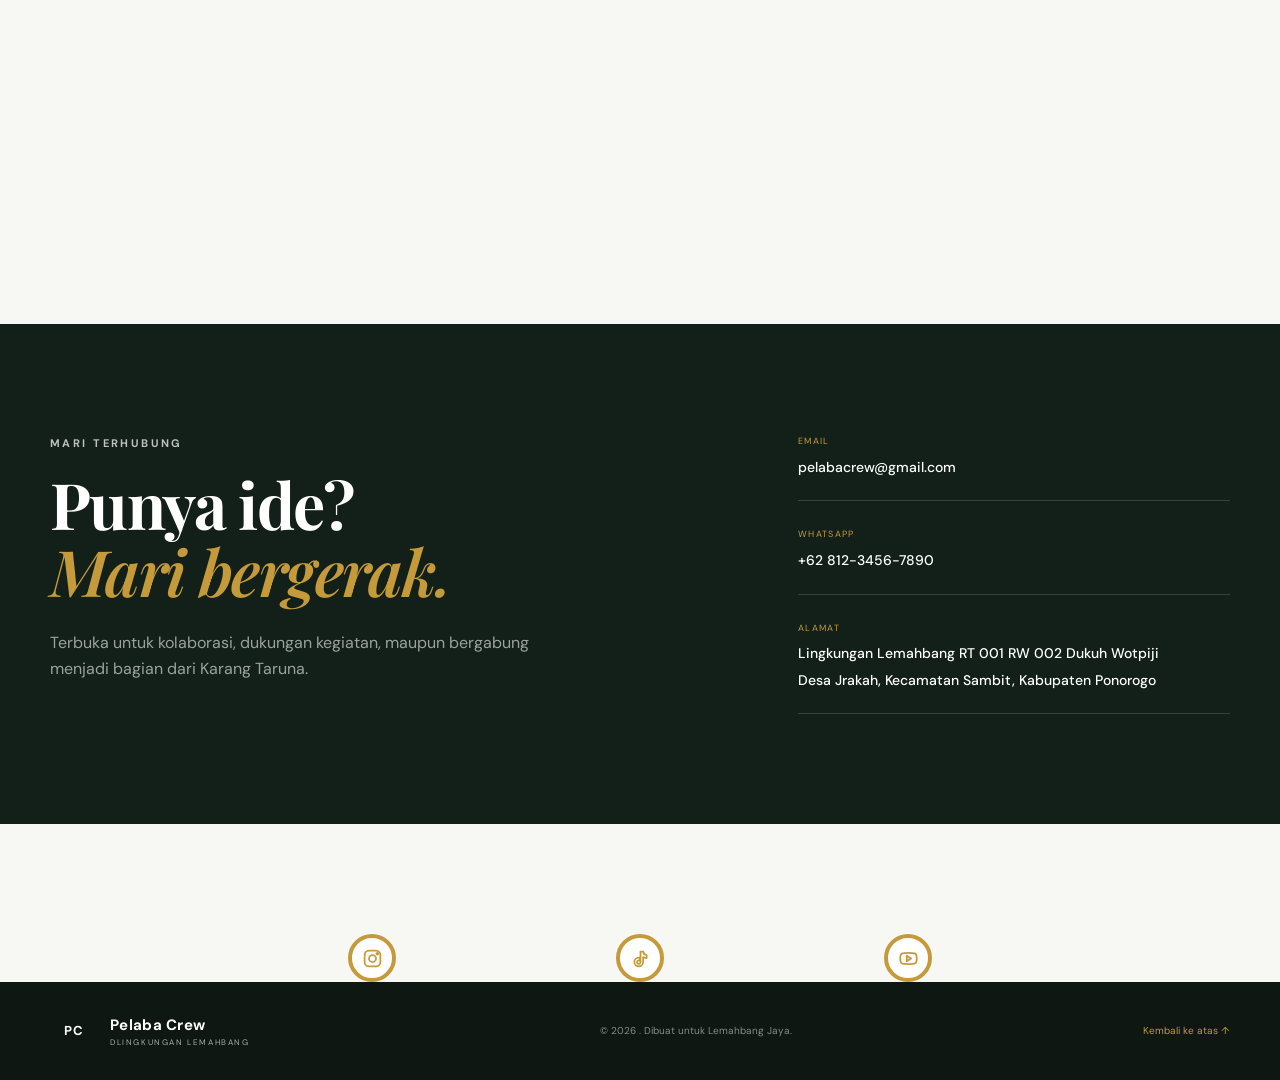
==== commit 5f50a44e: "Update website Karang Taruna" ====
--- a/index.html
+++ b/index.html
@@ -163,6 +163,15 @@
               <p>Keseruan masyarakat lingkungan Lemahbang dalam Memperingati Hari Kemerdekaan RI.</p>
             </div>
           </article>
+          </article>
+          <article class="activity">
+            <div class="activity-image image-five"></div>
+            <div class="activity-body">
+              <div><span class="tag">SPESIAL KEMERDEKAAN RI KE 81</span><time>17 AGUSTUS 2026</time></div>
+              <h3>TRIO SUGEH NIH BOSSSS :) </h3>
+              <p>Tiga orang ini memiliki peran dibelakang layar sangat banyakkkk, tapi ada 1 lagi si Ketua belum di up HEHEHE.</p>
+            </div>
+          </article>
         </div>
       </div
     </section>
--- a/style.css
+++ b/style.css
@@ -23,6 +23,7 @@
   --activity-2: url("assets/kegiatan-2.jpeg");
   --activity-3: url("assets/kegiatan-3.jpeg");
   --activity-4: url("assets/kegiatan-4.jpeg");
+  --activity-5: url("assets/kegiatan-5.jpeg");
 }
 
 * { box-sizing: border-box; }
@@ -137,6 +138,7 @@
 .image-two { background-image:linear-gradient(rgba(20,35,28,.12),rgba(20,35,28,.12)), var(--activity-2); }
 .image-three { background-image:linear-gradient(rgba(20,35,28,.12),rgba(20,35,28,.12)), var(--activity-3); }
 .image-four { background-image:linear-gradient(rgba(20,35,28,.12),rgba(20,35,28,.12)), var(--activity-4); }
+.image-five { background-image:linear-gradient(rgba(20,35,28,.12),rgba(20,35,28,.12)), var(--activity-5); }
 .activity-body { padding:25px; }
 .activity-body > div { display:flex; justify-content:space-between; gap:15px; }
 .tag { color:var(--accent-dark); font-size:9px; font-weight:700; letter-spacing:.14em; }
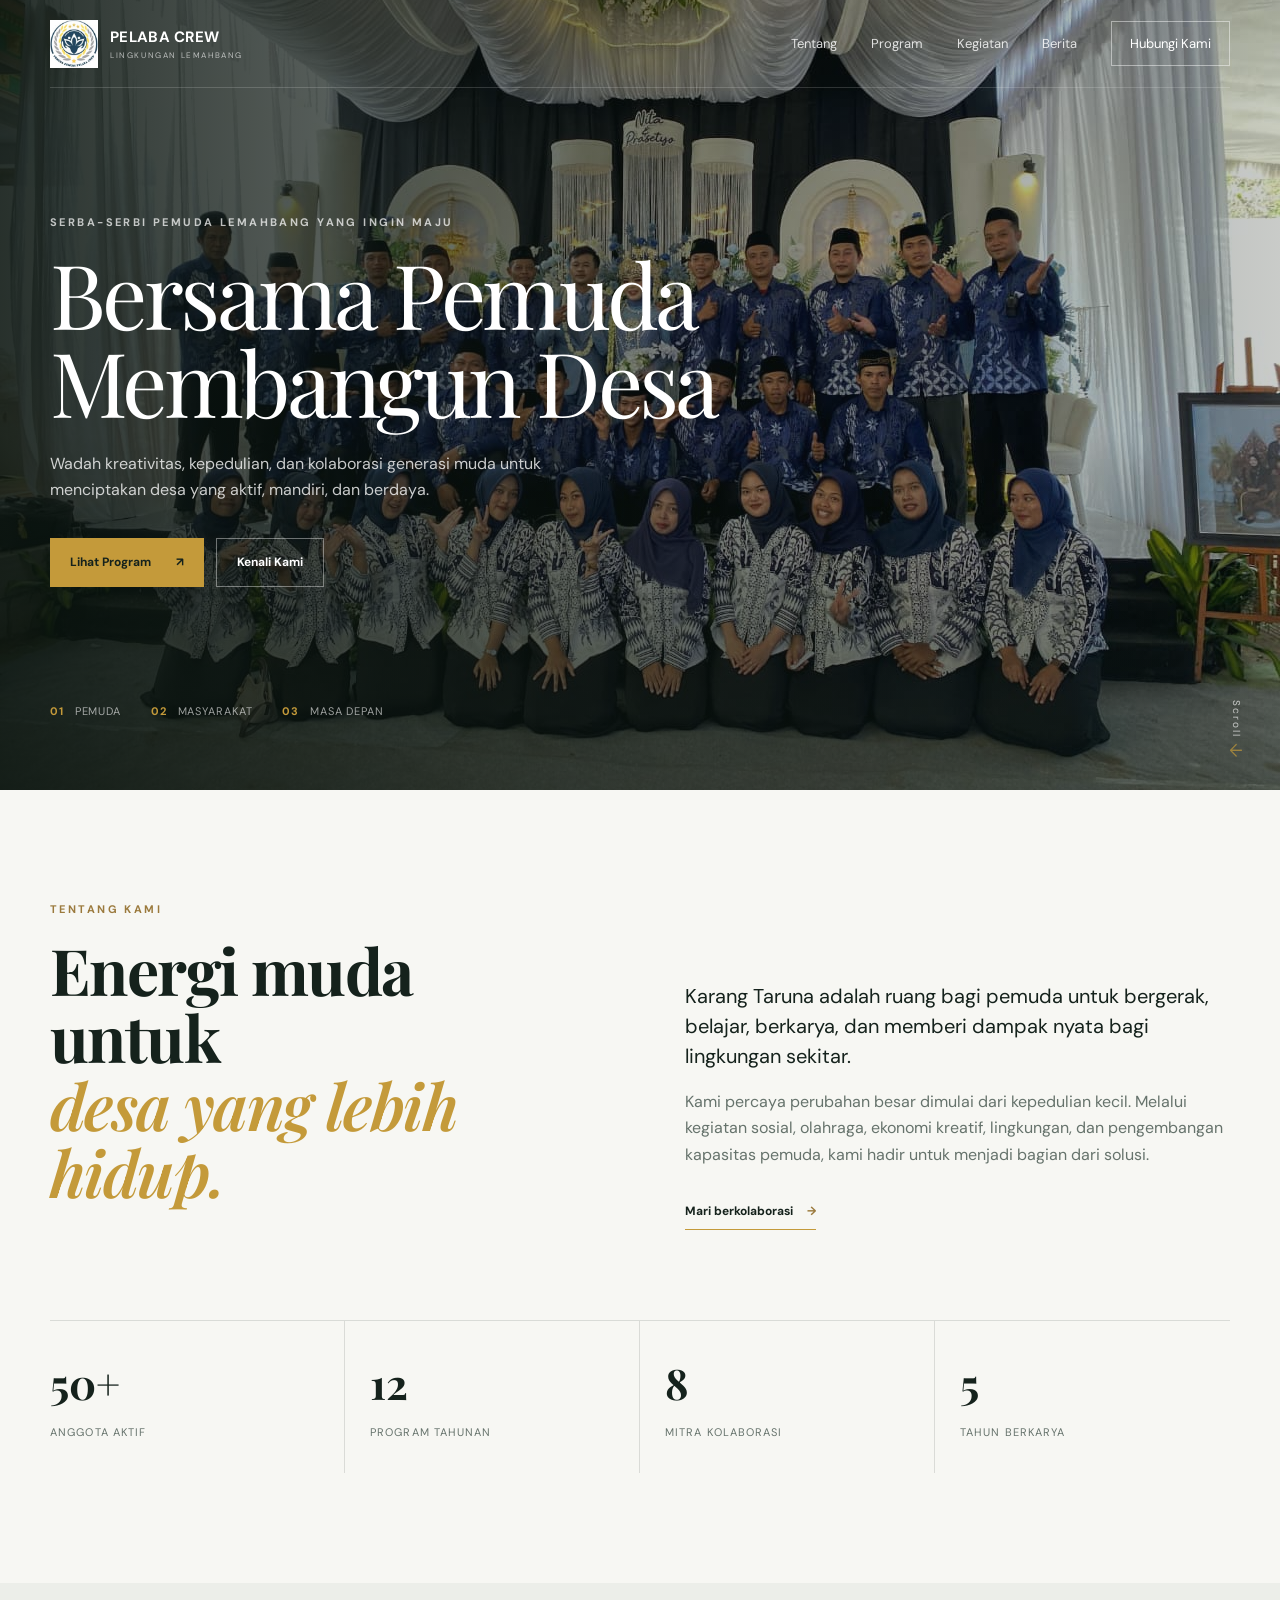
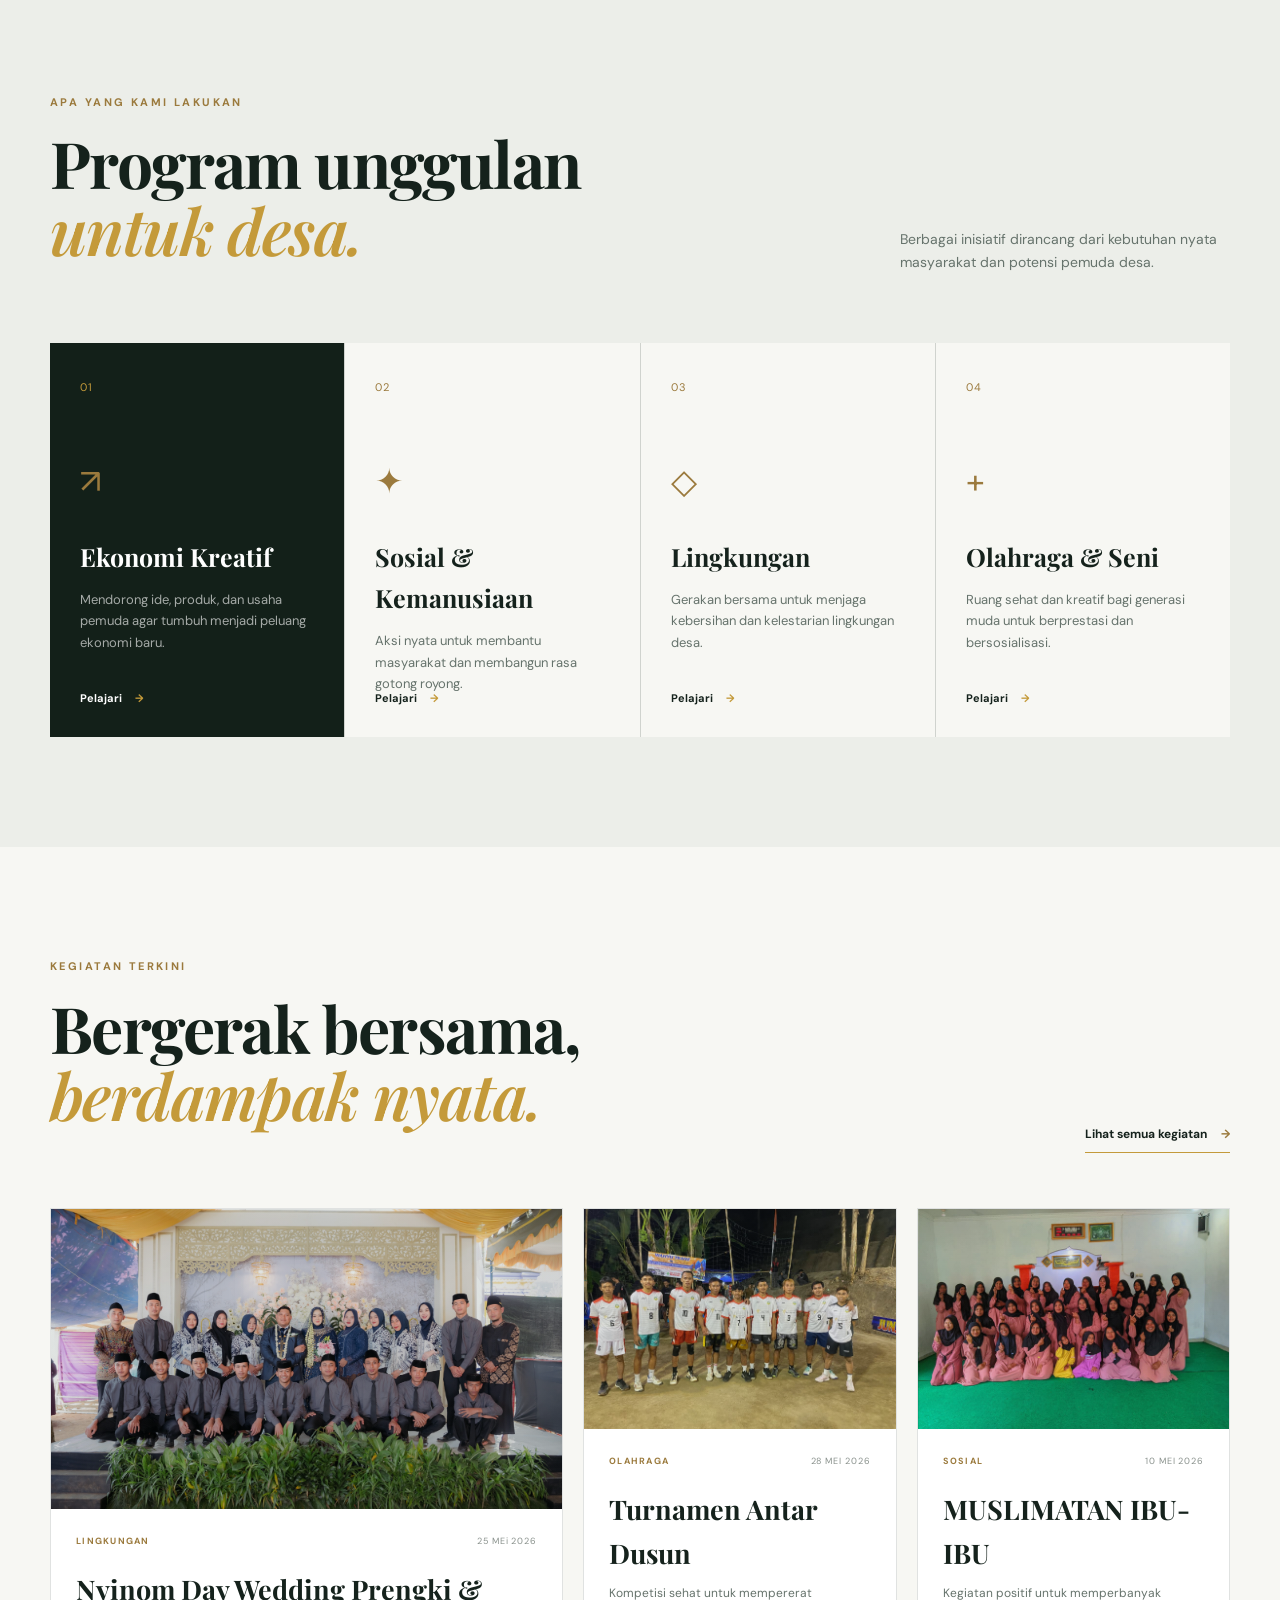
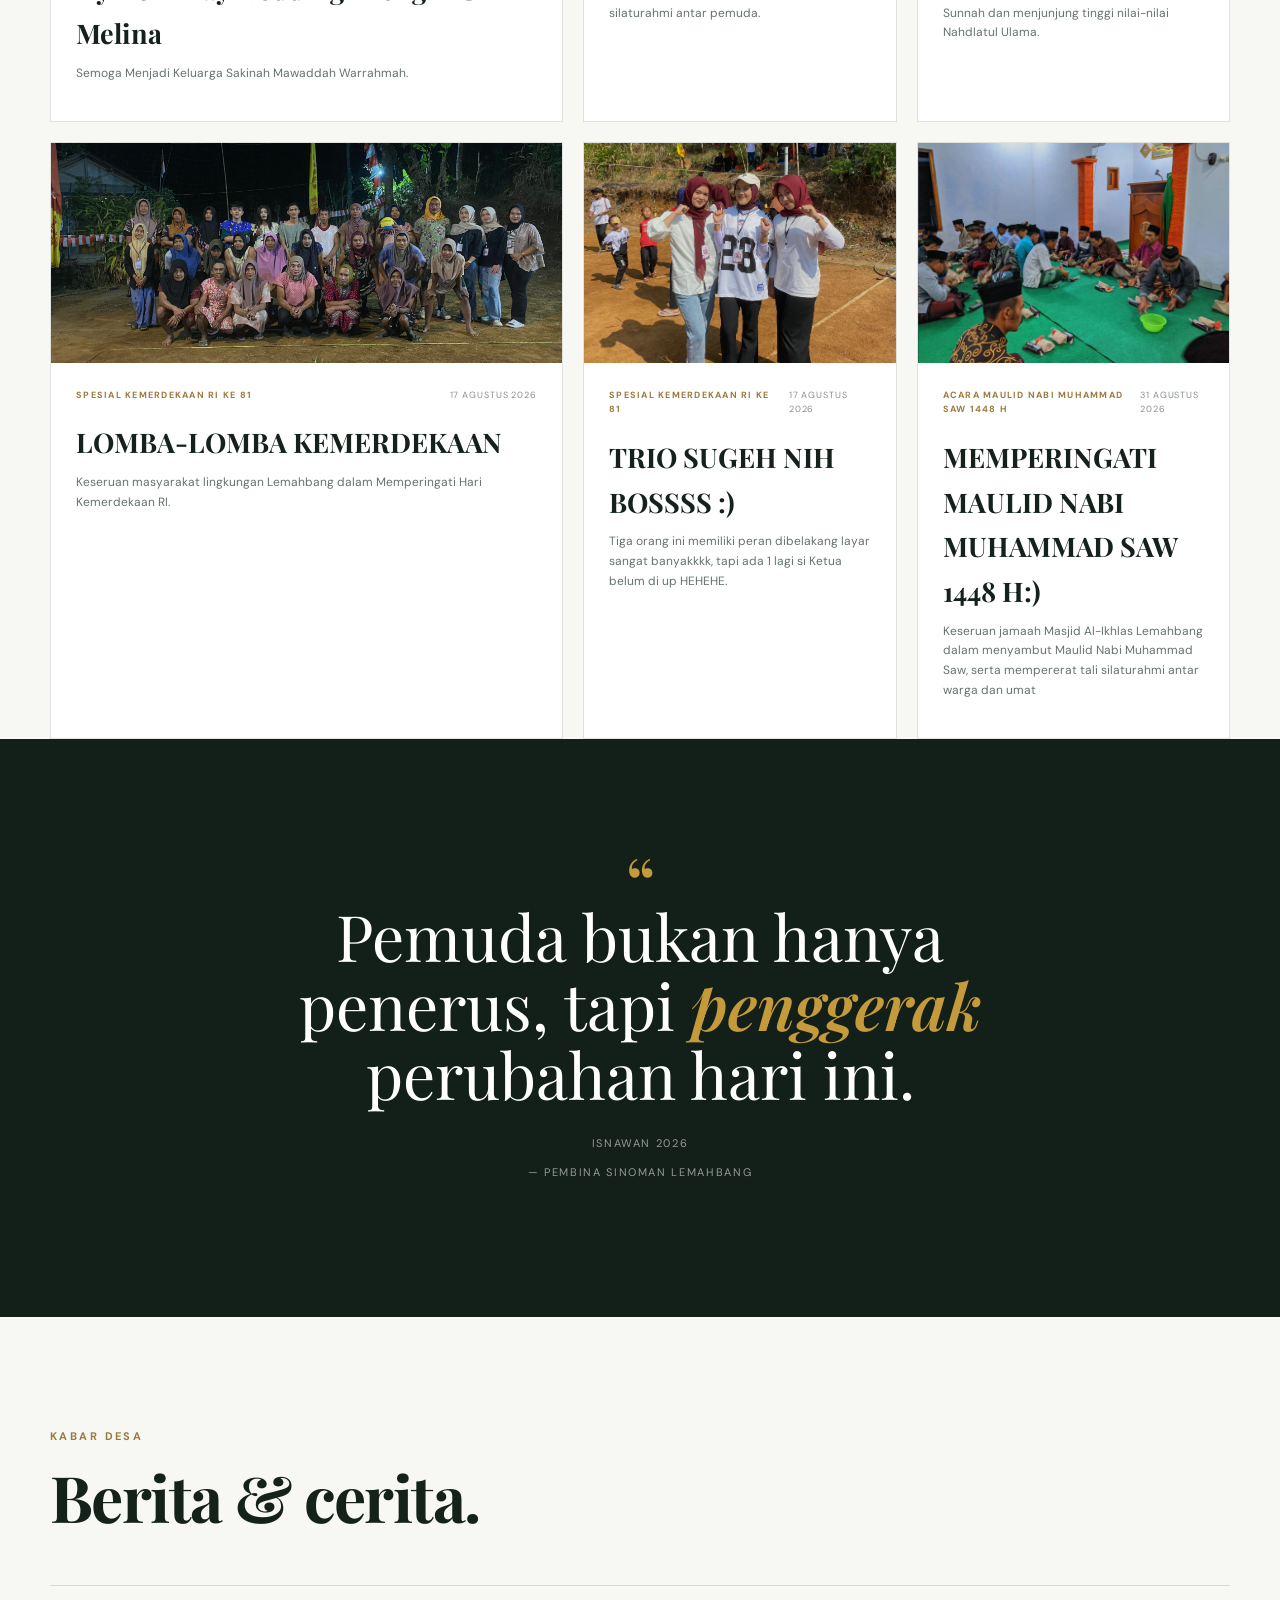
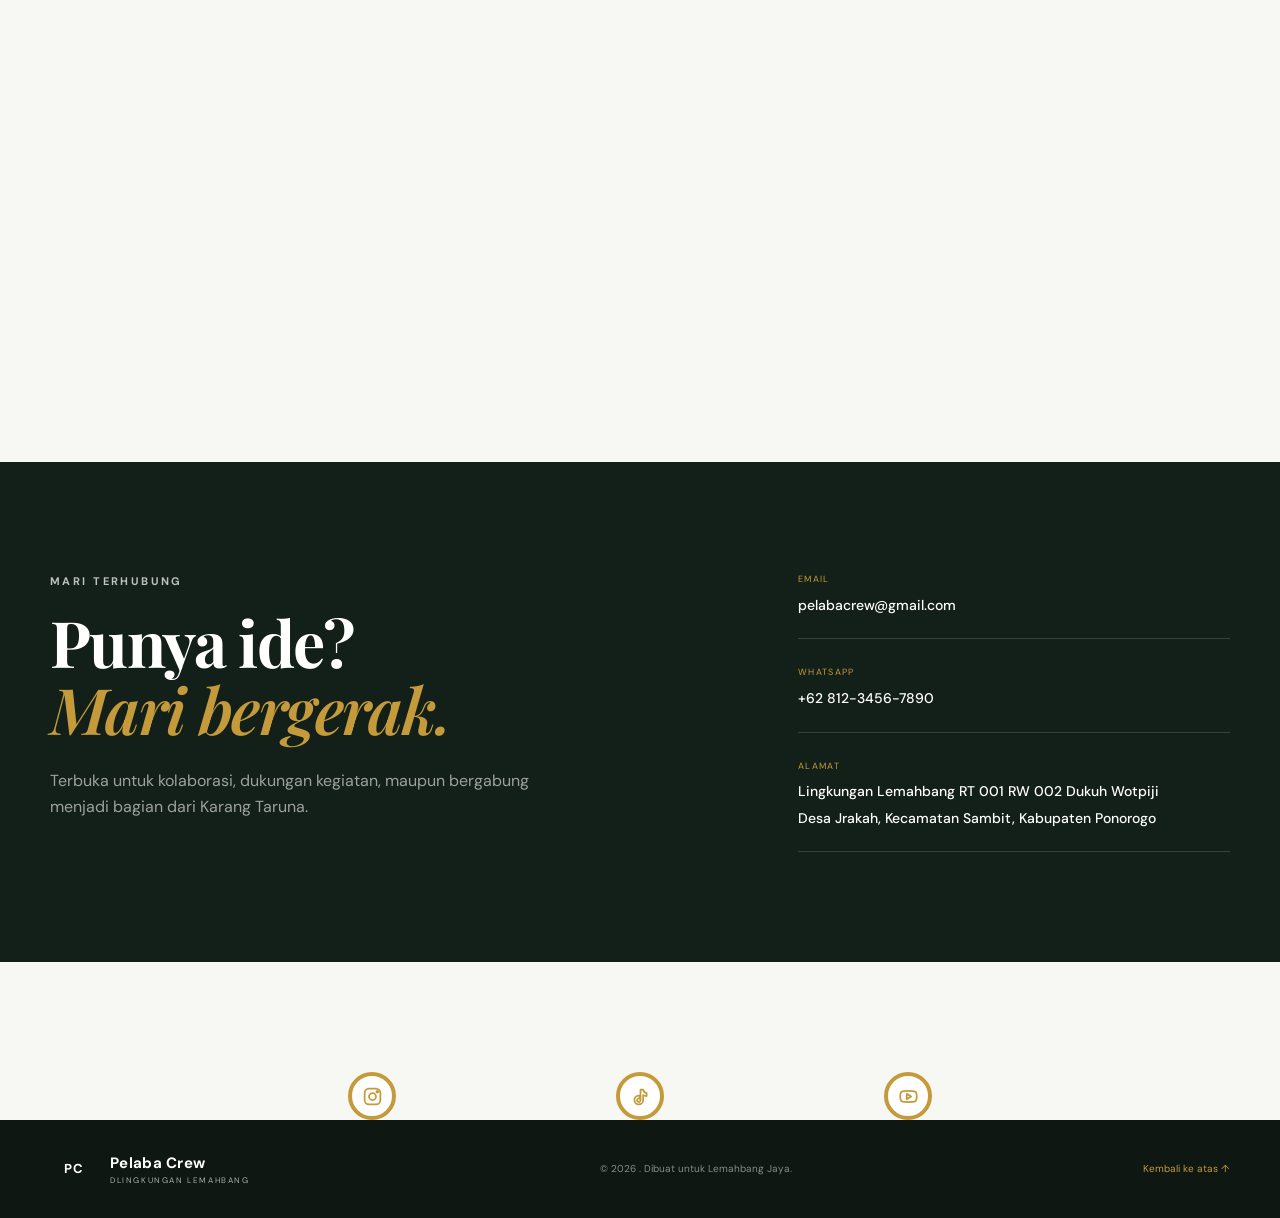
==== commit 1a01de89: "Update website 2026-09-07 20:11:29" ====
--- a/index.html
+++ b/index.html
@@ -172,6 +172,15 @@
               <p>Tiga orang ini memiliki peran dibelakang layar sangat banyakkkk, tapi ada 1 lagi si Ketua belum di up HEHEHE.</p>
             </div>
           </article>
+          </article>
+          <article class="activity">
+            <div class="activity-image image-six"></div>
+            <div class="activity-body">
+              <div><span class="tag"> ACARA MAULID NABI MUHAMMAD SAW 1448 H</span><time>31 AGUSTUS 2026</time></div>
+              <h3>MEMPERINGATI MAULID NABI MUHAMMAD SAW 1448 H:) </h3>
+              <p>Keseruan jamaah Masjid Al-Ikhlas Lemahbang dalam menyambut Maulid Nabi Muhammad Saw, serta mempererat tali silaturahmi antar warga dan umat</p>
+            </div>
+          </article>
         </div>
       </div
     </section>
@@ -180,7 +189,8 @@
       <div class="container quote">
         <span class="quote-mark">“</span>
         <blockquote>Pemuda bukan hanya<br>penerus, tapi <em>penggerak</em><br>perubahan hari ini.</blockquote>
-        <p>— Semangat Karang Taruna</p>
+        <p> ISNAWAN 2026</p>
+        <p>— Pembina Sinoman Lemahbang</p>
       </div>
     </section>
 
--- a/style.css
+++ b/style.css
@@ -24,6 +24,7 @@
   --activity-3: url("assets/kegiatan-3.jpeg");
   --activity-4: url("assets/kegiatan-4.jpeg");
   --activity-5: url("assets/kegiatan-5.jpeg");
+  --activity-6: url("assets/kegiatan-6.jpeg");
 }
 
 * { box-sizing: border-box; }
@@ -139,6 +140,7 @@
 .image-three { background-image:linear-gradient(rgba(20,35,28,.12),rgba(20,35,28,.12)), var(--activity-3); }
 .image-four { background-image:linear-gradient(rgba(20,35,28,.12),rgba(20,35,28,.12)), var(--activity-4); }
 .image-five { background-image:linear-gradient(rgba(20,35,28,.12),rgba(20,35,28,.12)), var(--activity-5); }
+.image-six { background-image:linear-gradient(rgba(20,35,28,.12),rgba(20,35,28,.12)), var(--activity-6); }
 .activity-body { padding:25px; }
 .activity-body > div { display:flex; justify-content:space-between; gap:15px; }
 .tag { color:var(--accent-dark); font-size:9px; font-weight:700; letter-spacing:.14em; }
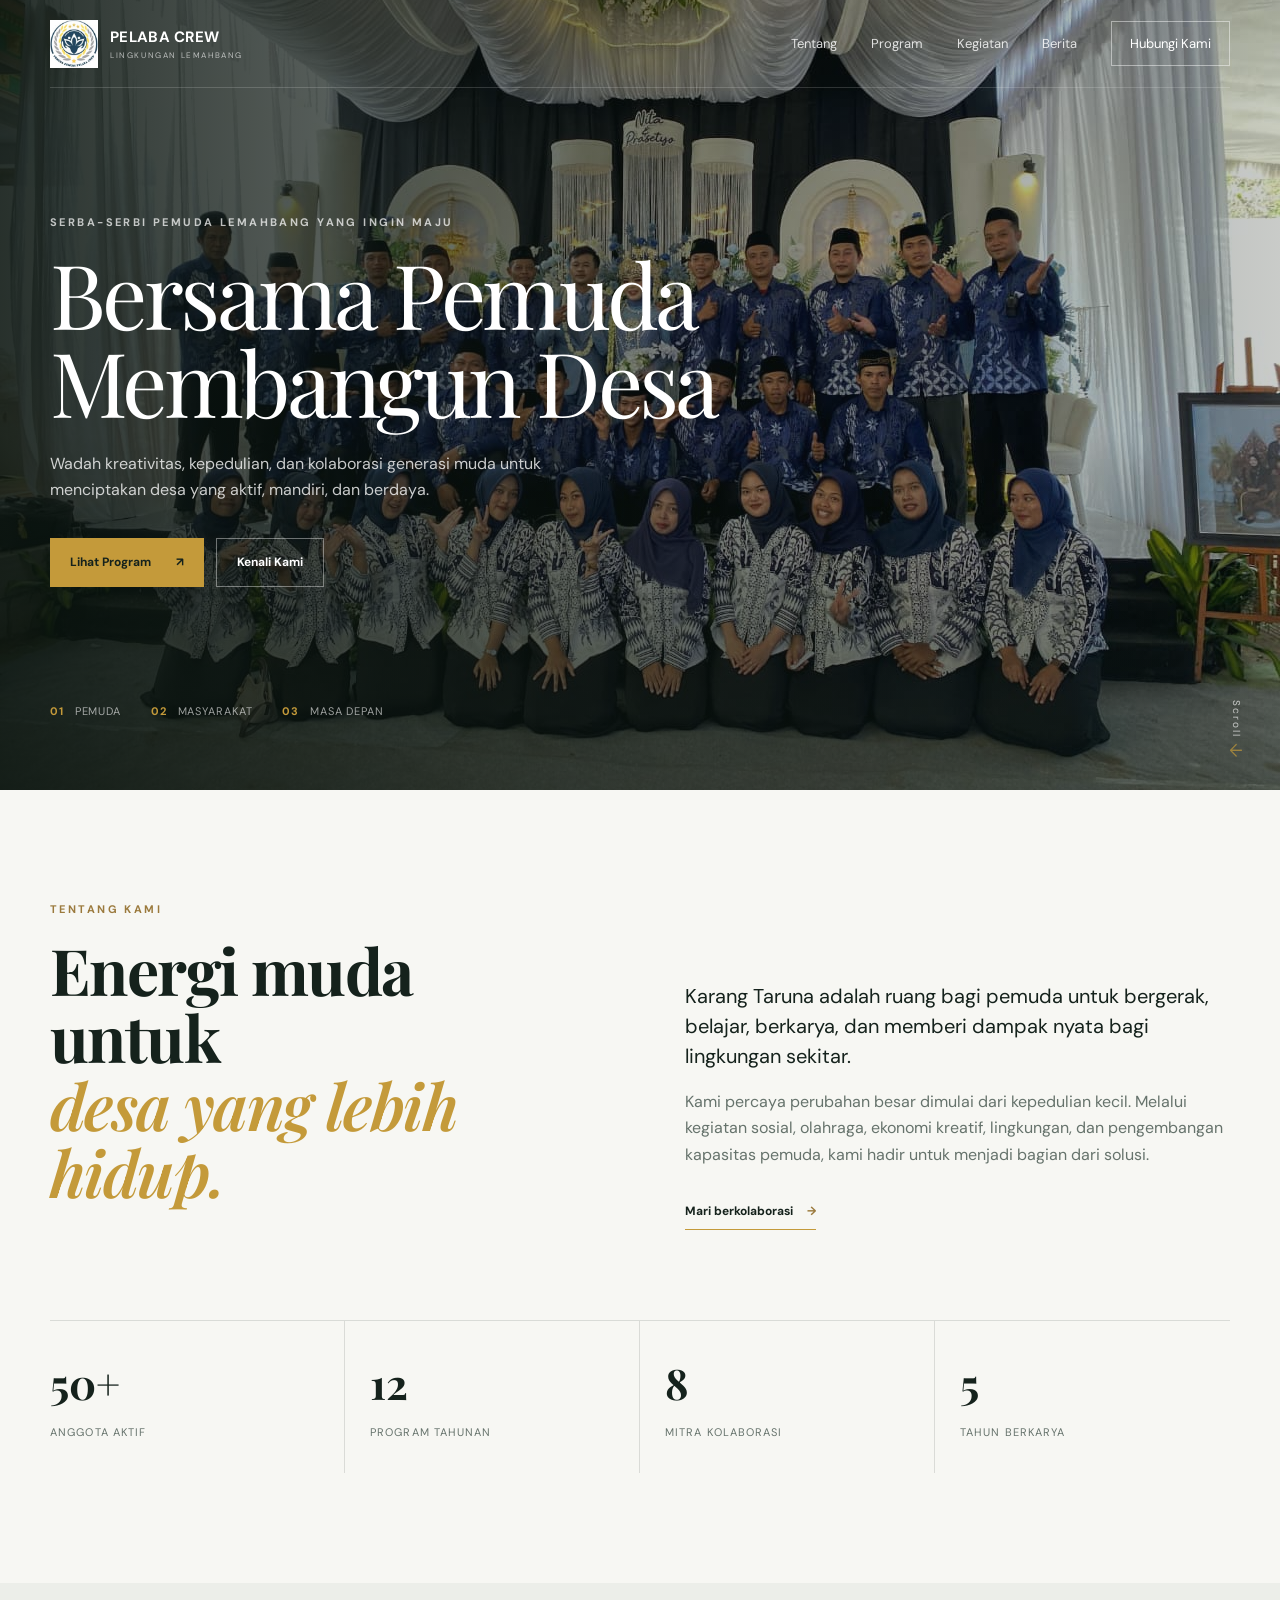
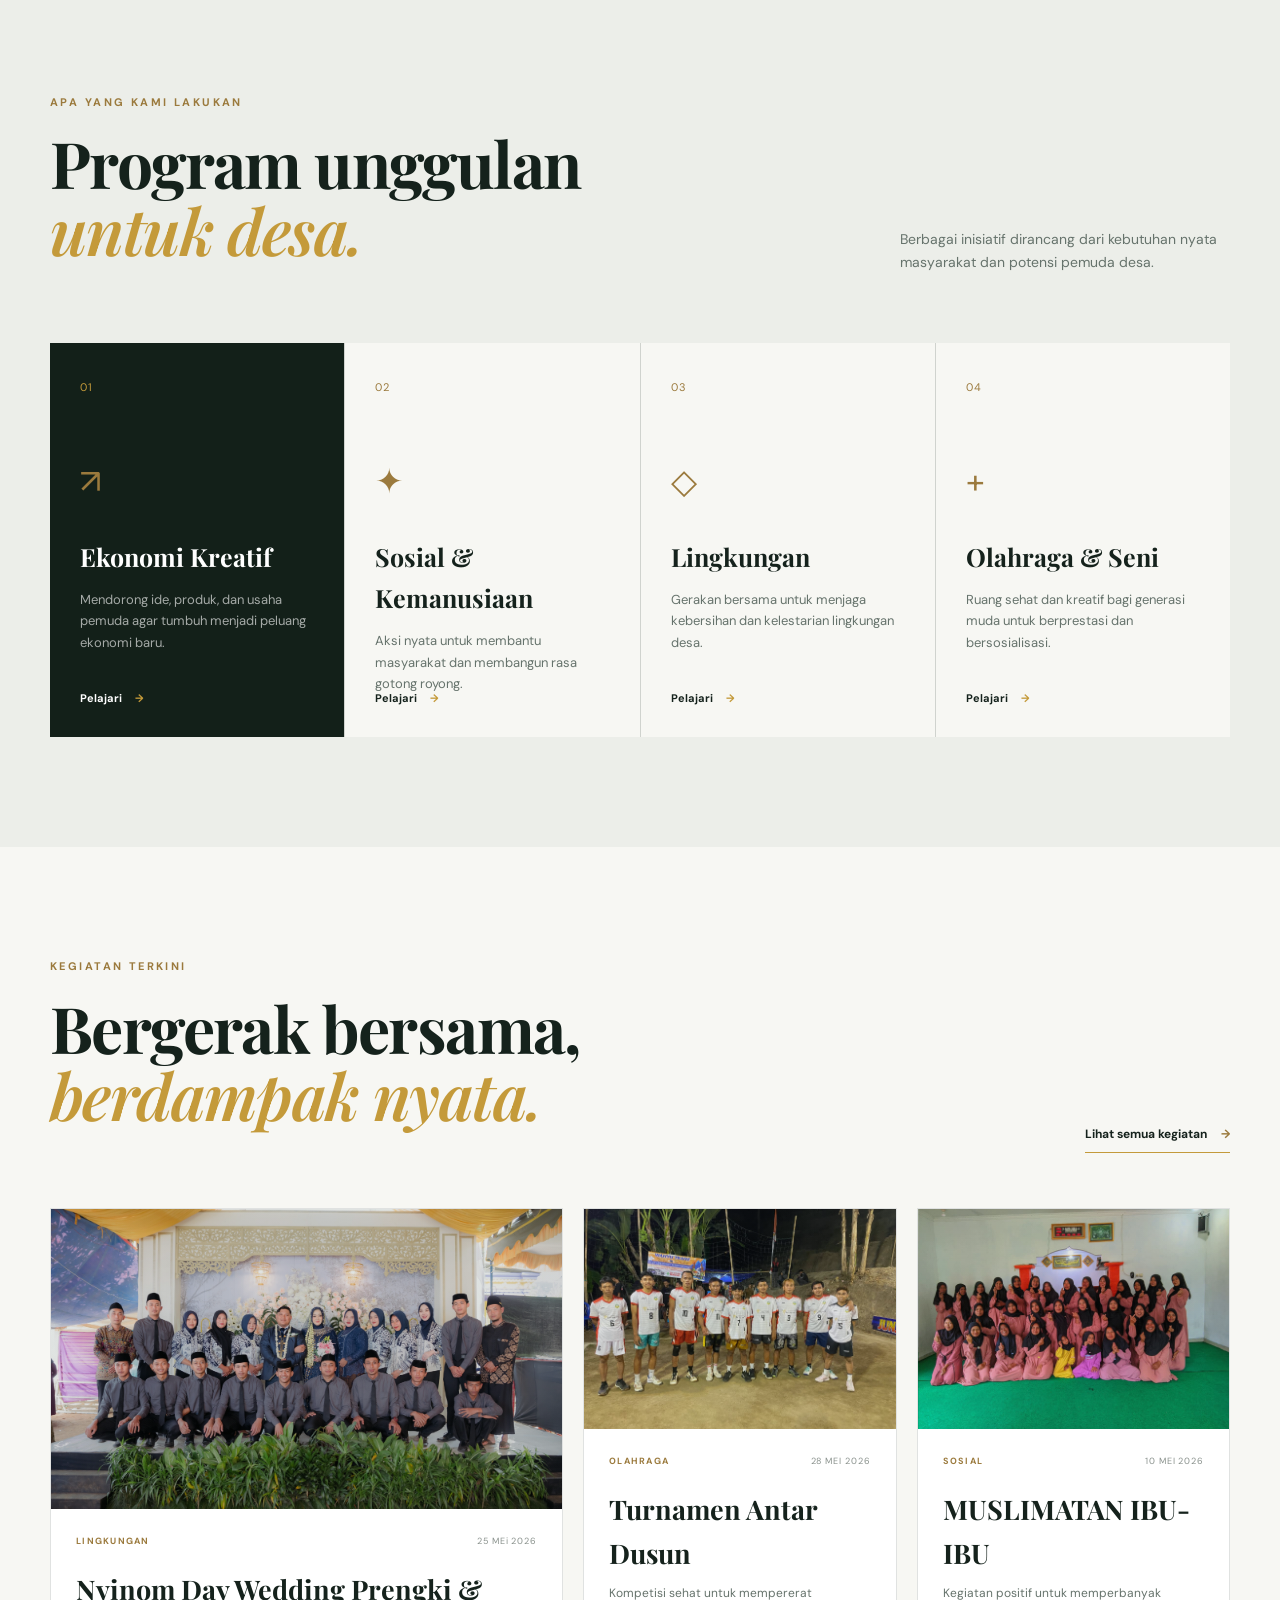
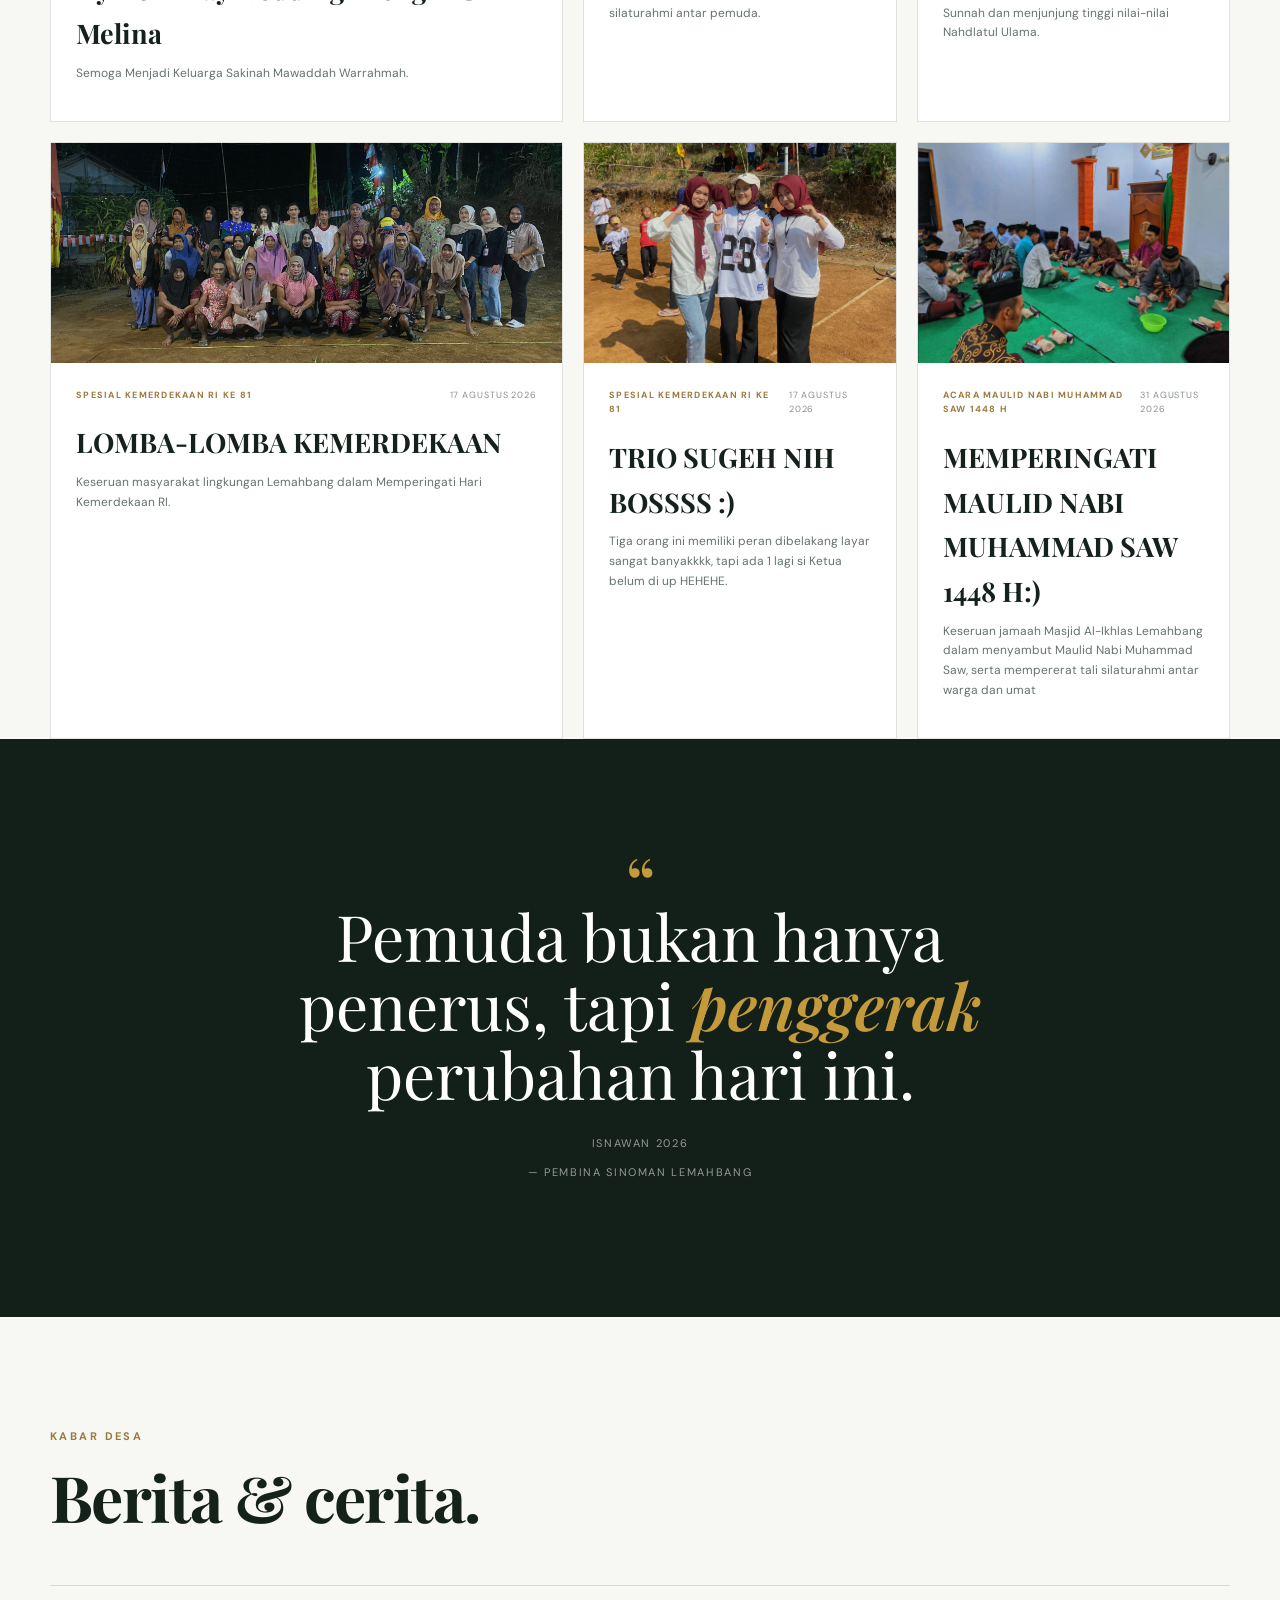
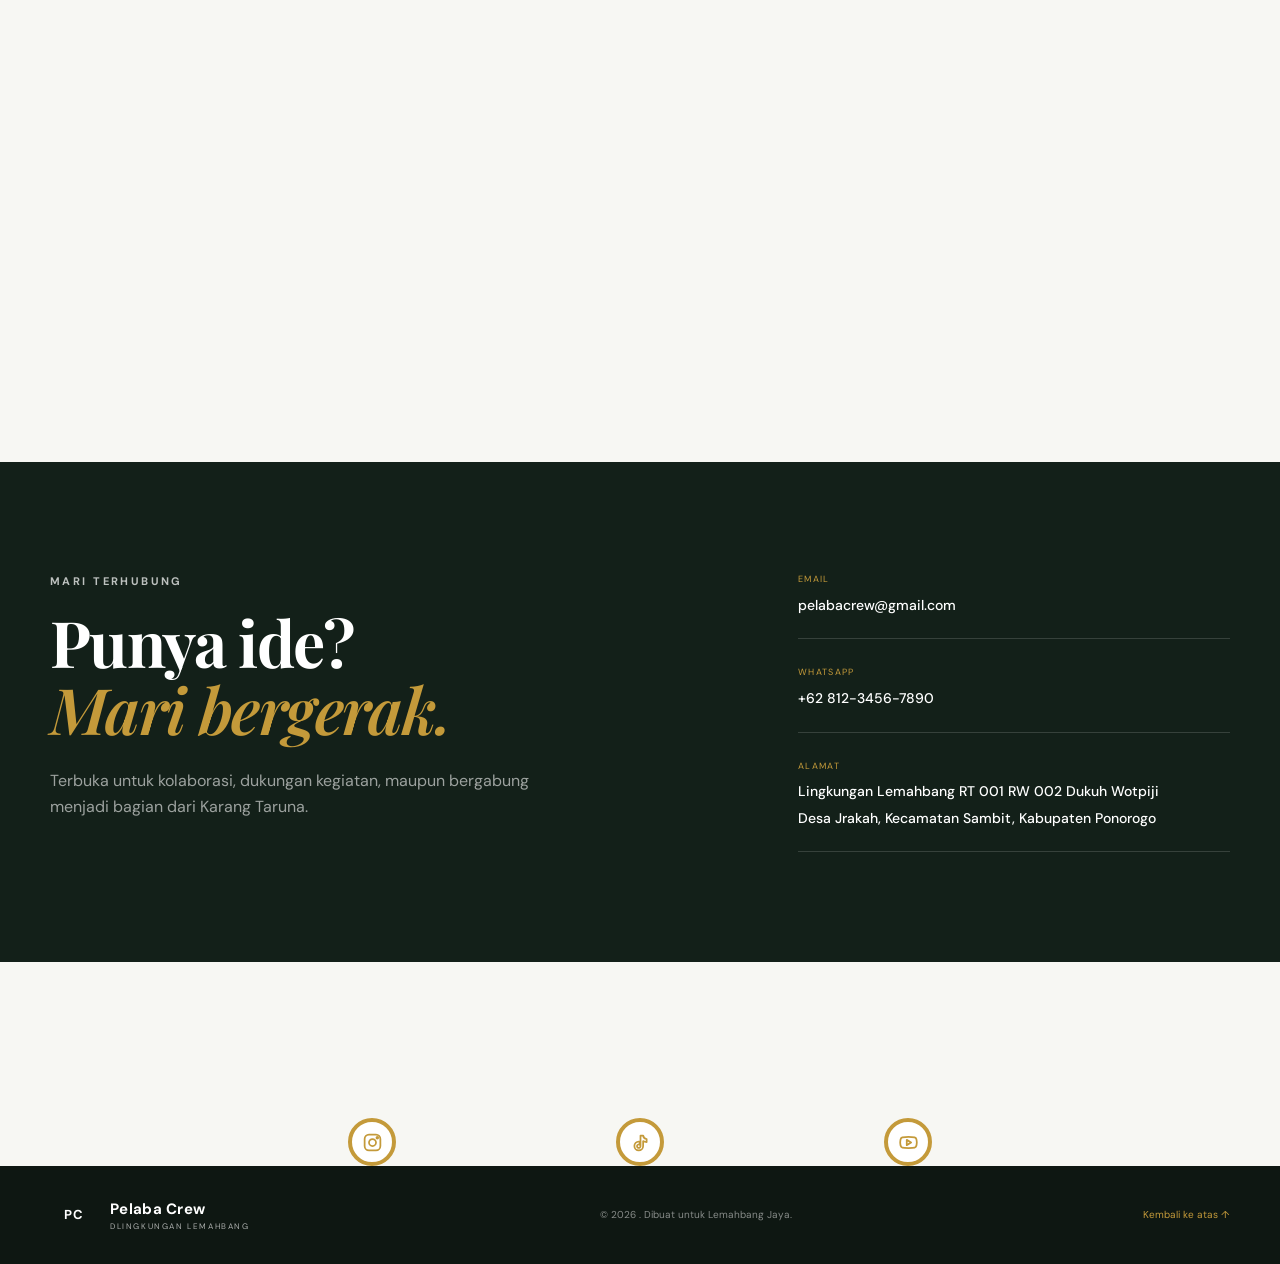
==== commit 2946d9d3: "refactor: prepare frontend structure for phase 2" ====
--- a/index.html
+++ b/index.html
@@ -8,7 +8,7 @@
   <link rel="preconnect" href="https://fonts.googleapis.com">
   <link rel="preconnect" href="https://fonts.gstatic.com" crossorigin>
   <link href="https://fonts.googleapis.com/css2?family=DM+Sans:wght@400;500;600;700&family=Playfair+Display:wght@600;700&display=swap" rel="stylesheet">
-  <link rel="stylesheet" href="style.css">
+  <link rel="stylesheet" href="css/style.css">
 </head>
 <body>
   <header class="site-header" id="beranda">
@@ -218,7 +218,7 @@
           <p>Terbuka untuk kolaborasi, dukungan kegiatan, maupun bergabung menjadi bagian dari Karang Taruna.</p>
         </div>
         <div class="contact-info">
-          <a href="pelabacrew@gmail.com"><small>EMAIL</small><strong>pelabacrew@gmail.com</strong></a>
+          <a href="mailto:pelabacrew@gmail.com"><small>EMAIL</small><strong>pelabacrew@gmail.com</strong></a>
           <a href="https://wa.me/6281234567890" target="_blank" rel="noopener"><small>WHATSAPP</small><strong>+62 812-3456-7890</strong></a>
           <div><small>ALAMAT</small><strong>Lingkungan Lemahbang RT 001 RW 002 Dukuh Wotpiji<br>Desa Jrakah, Kecamatan Sambit, Kabupaten Ponorogo</strong></div>
           
@@ -272,6 +272,6 @@
     </div>
   </footer>
 
-  <script src="script.js"></script>
+  <script src="js/main.js"></script>
 </body>
 </html>
--- a/css/style.css
+++ b/css/style.css
@@ -0,0 +1,305 @@
+/* =========================================================
+   KARANG TARUNA DESA — MODERN EDITION
+   CUSTOM MUDAH: ubah variabel di :root dan URL gambar di
+   bagian "BACKGROUND IMAGE" di bawah.
+   ========================================================= */
+
+:root {
+  --ink: #15221c;
+  --muted: #66736c;
+  --paper: #f7f7f3;
+  --white: #ffffff;
+  --accent: #c49a3a;
+  --accent-dark: #9b7a3d;
+  --line: rgba(21,34,28,.13);
+  --dark: #132019;
+
+  --container: 1180px;
+  --radius: 4px;
+
+  /* BACKGROUND IMAGE — GANTI URL INI */
+  --hero-bg: url("../assets/foto-kumpulan.jpeg");
+  --activity-1: url("../assets/kegiatan-1.jpeg");
+  --activity-2: url("../assets/kegiatan-2.jpeg");
+  --activity-3: url("../assets/kegiatan-3.jpeg");
+  --activity-4: url("../assets/kegiatan-4.jpeg");
+  --activity-5: url("../assets/kegiatan-5.jpeg");
+  --activity-6: url("../assets/kegiatan-6.jpeg");
+}
+
+* { box-sizing: border-box; }
+html { scroll-behavior: smooth; }
+body {
+  margin: 0;
+  color: var(--ink);
+  background: var(--paper);
+  font-family: "DM Sans", sans-serif;
+  line-height: 1.65;
+}
+a { color: inherit; text-decoration: none; }
+.container { width: min(calc(100% - 48px), var(--container)); margin-inline: auto; }
+.section { padding: 110px 0; }
+.eyebrow {
+  margin: 0 0 18px;
+  font-size: 11px;
+  font-weight: 700;
+  letter-spacing: .22em;
+  color: rgba(255,255,255,.72);
+}
+.eyebrow.dark { color: var(--accent-dark); }
+h1, h2, h3, p { margin-top: 0; }
+h1, h2 { font-family: "Playfair Display", serif; line-height: 1.05; letter-spacing: -.025em; }
+h1 { margin-bottom: 26px; font-size: clamp(52px, 7vw, 88px); color: #fff; }
+h2 { font-size: clamp(42px, 5vw, 64px); margin-bottom: 25px; }
+h1 em, h2 em, blockquote em { color: var(--accent); font-style: italic; font-weight: 600; }
+
+.site-header {
+  position: relative;
+  min-height: 790px;
+  color: #fff;
+  background-image: var(--hero-bg);
+  background-color: #34483d;
+  background-size: cover;
+  background-position: center;
+  overflow: hidden;
+}
+.hero-overlay {
+  position: absolute; inset: 0;
+  background: linear-gradient(90deg, rgba(10,20,15,.88) 0%, rgba(10,20,15,.52) 48%, rgba(10,20,15,.22) 100%),
+              linear-gradient(0deg, rgba(10,20,15,.55), transparent 45%);
+}
+.navbar {
+  position: relative; z-index: 5;
+  min-height: 88px;
+  display: flex; align-items: center; justify-content: space-between;
+  border-bottom: 1px solid rgba(255,255,255,.16);
+}
+.brand { display: flex; align-items: center; gap: 12px; }
+.brand-mark {
+  display: grid; place-items: center;
+  width: 42px; height: 42px;
+  border: 1px solid rgba(255,255,255,.55);
+  font-weight: 700; font-size: 13px; letter-spacing: .04em;
+}
+.brand strong { display:block; font-size: 15px; letter-spacing: .02em; }
+.brand small { display:block; margin-top: -1px; font-size: 8px; letter-spacing: .2em; opacity:.65; }
+.nav-menu { display:flex; align-items:center; gap: 34px; font-size: 13px; }
+.nav-menu > a:not(.nav-cta) { opacity:.82; transition:.2s; }
+.nav-menu > a:not(.nav-cta):hover { opacity:1; }
+.nav-cta { padding: 11px 18px; border: 1px solid rgba(255,255,255,.45); }
+.nav-toggle { display:none; background:none; border:0; padding:10px; }
+.nav-toggle span { display:block; width:25px; height:2px; margin:5px; background:#fff; }
+
+.hero-content { position:relative; z-index:2; padding-top: 125px; }
+.hero-copy { max-width: 540px; color: rgba(255,255,255,.78); font-size: 16px; }
+.hero-actions { display:flex; gap:12px; margin-top: 34px; }
+.btn { display:inline-flex; align-items:center; gap:25px; padding: 14px 20px; font-size: 12px; font-weight:700; }
+.btn-primary { color: var(--ink); background: var(--accent); }
+.btn-ghost { color:#fff; border:1px solid rgba(255,255,255,.4); }
+.hero-meta { display:flex; gap: 30px; margin-top: 115px; font-size: 11px; color:rgba(255,255,255,.6); text-transform:uppercase; letter-spacing:.08em; }
+.hero-meta b { color:var(--accent); margin-right:7px; }
+.scroll-cue { position:absolute; right:30px; bottom:30px; z-index:2; writing-mode:vertical-rl; font-size:10px; letter-spacing:.2em; opacity:.7; }
+.scroll-cue span { color:var(--accent); font-size:17px; }
+
+.intro { background:var(--paper); }
+.intro-grid { display:grid; grid-template-columns: 1fr 1fr; gap: 90px; align-items:end; }
+.intro-grid h2 { max-width:500px; }
+.lead { font-size:20px; line-height:1.5; margin-bottom:18px; }
+.intro-grid > div:last-child p:not(.lead) { color:var(--muted); max-width:570px; }
+.text-link { display:inline-flex; gap:14px; align-items:center; margin-top:18px; font-weight:700; font-size:12px; border-bottom:1px solid var(--accent); padding-bottom:7px; }
+.text-link span { color:var(--accent-dark); }
+.stats { display:grid; grid-template-columns:repeat(4,1fr); border-top:1px solid var(--line); margin-top:90px; }
+.stats div { padding:28px 0; border-right:1px solid var(--line); padding-left:25px; }
+.stats div:first-child { padding-left:0; }
+.stats div:last-child { border-right:0; }
+.stats strong { display:block; font-family:"Playfair Display"; font-size:42px; }
+.stats span { color:var(--muted); font-size:11px; text-transform:uppercase; letter-spacing:.1em; }
+
+.section-muted { background:#eceee9; }
+.section-head { display:flex; justify-content:space-between; align-items:end; gap:40px; margin-bottom:55px; }
+.section-head > p { width:330px; color:var(--muted); font-size:14px; }
+.program-grid { display:grid; grid-template-columns:repeat(4,1fr); gap:1px; background:var(--line); }
+.program-card { position:relative; min-height:390px; padding:30px; background:var(--paper); transition:.25s; }
+.program-card:hover { transform:translateY(-5px); box-shadow:0 18px 45px rgba(0,0,0,.08); z-index:1; }
+.program-card.featured { background:var(--dark); color:#fff; }
+.card-no { font-size:11px; color:var(--accent-dark); letter-spacing:.1em; }
+.featured .card-no { color:var(--accent); }
+.icon { margin:55px 0 25px; font-size:34px; color:var(--accent-dark); }
+.program-card h3 { font-family:"Playfair Display"; font-size:25px; margin-bottom:12px; }
+.program-card p { color:var(--muted); font-size:13px; }
+.featured p { color:rgba(255,255,255,.62); }
+.program-card a { position:absolute; bottom:30px; font-size:11px; font-weight:700; }
+.program-card a span { color:var(--accent); margin-left:10px; }
+
+.activity-grid { display:grid; grid-template-columns: 1.35fr .825fr .825fr; gap:20px; }
+.activity { background:#fff; border:1px solid var(--line); }
+.activity-image { height:220px; background-size:cover; background-position:center; background-color:#cfd4cd; }
+.activity.large .activity-image { height:300px; }
+.image-one { background-image:linear-gradient(rgba(20,35,28,.12),rgba(20,35,28,.12)), var(--activity-1); }
+.image-two { background-image:linear-gradient(rgba(20,35,28,.12),rgba(20,35,28,.12)), var(--activity-2); }
+.image-three { background-image:linear-gradient(rgba(20,35,28,.12),rgba(20,35,28,.12)), var(--activity-3); }
+.image-four { background-image:linear-gradient(rgba(20,35,28,.12),rgba(20,35,28,.12)), var(--activity-4); }
+.image-five { background-image:linear-gradient(rgba(20,35,28,.12),rgba(20,35,28,.12)), var(--activity-5); }
+.image-six { background-image:linear-gradient(rgba(20,35,28,.12),rgba(20,35,28,.12)), var(--activity-6); }
+.activity-body { padding:25px; }
+.activity-body > div { display:flex; justify-content:space-between; gap:15px; }
+.tag { color:var(--accent-dark); font-size:9px; font-weight:700; letter-spacing:.14em; }
+time { font-size:9px; color:#89918c; letter-spacing:.1em; }
+.activity h3 { font-family:"Playfair Display"; font-size:27px; margin:18px 0 8px; }
+.activity p { color:var(--muted); font-size:12px; }
+
+.quote-section { background:var(--dark); color:#fff; padding:125px 0; text-align:center; }
+.quote { position:relative; }
+.quote-mark { display:block; color:var(--accent); font-family:"Playfair Display"; font-size:75px; line-height:.5; }
+blockquote { margin:0 auto 25px; font-family:"Playfair Display"; font-size:clamp(38px,5vw,68px); line-height:1.08; }
+.quote p { color:rgba(255,255,255,.55); font-size:11px; letter-spacing:.15em; text-transform:uppercase; }
+
+.compact { margin-bottom:30px; }
+.news-list { border-top:1px solid var(--line); }
+.news-list article { display:grid; grid-template-columns:70px 1fr 30px; align-items:center; gap:20px; padding:25px 0; border-bottom:1px solid var(--line); }
+.news-list article > span { color:var(--accent-dark); font-size:11px; }
+.news-list small { color:var(--accent-dark); font-size:9px; letter-spacing:.12em; }
+.news-list h3 { margin:5px 0 0; font-family:"Playfair Display"; font-size:24px; }
+.news-list b { color:var(--accent-dark); }
+
+.contact-section { padding:110px 0; color:#fff; background:var(--dark); }
+.contact-grid { display:grid; grid-template-columns:1.2fr .8fr; gap:100px; }
+.contact-grid h2 { max-width:600px; }
+.contact-grid > div:first-child > p:last-child { max-width:520px; color:rgba(255,255,255,.58); }
+.contact-info { display:flex; flex-direction:column; gap:26px; }
+.contact-info a, .contact-info > div:not(.socials) { border-bottom:1px solid rgba(255,255,255,.15); padding-bottom:20px; }
+.contact-info small { display:block; margin-bottom:5px; font-size:9px; letter-spacing:.15em; color:var(--accent); }
+.contact-info strong { font-size:14px; font-weight:500; }
+.socials { display:flex; gap:20px; padding-top:3px; color:rgba(255,255,255,.7); font-size:11px; }
+
+footer { background:#0e1712; color:rgba(255,255,255,.5); padding:25px 0; }
+.footer-inner { display:flex; align-items:center; justify-content:space-between; gap:20px; }
+.footer-brand { color:#fff; }
+.footer-inner p, .footer-inner > a { margin:0; font-size:10px; }
+.footer-inner > a { color:var(--accent); }
+
+@media (max-width: 900px) {
+  .nav-toggle { display:block; position:relative; z-index:7; }
+  .nav-menu { display:none; position:absolute; top:88px; left:0; right:0; padding:25px; flex-direction:column; align-items:flex-start; background:var(--dark); }
+  .nav-menu.open { display:flex; }
+  .nav-menu .nav-cta { width:100%; text-align:center; }
+  .site-header { min-height:720px; }
+  .hero-content { padding-top:90px; }
+  .hero-meta { margin-top:75px; }
+  .intro-grid, .contact-grid { grid-template-columns:1fr; gap:40px; }
+  .program-grid { grid-template-columns:1fr 1fr; }
+  .activity-grid { grid-template-columns:1fr; }
+  .activity.large .activity-image, .activity-image { height:260px; }
+  .stats { grid-template-columns:1fr 1fr; }
+  .stats div { border-bottom:1px solid var(--line); }
+  .section-head { align-items:start; flex-direction:column; }
+}
+@media (max-width: 600px) {
+  .container { width:min(calc(100% - 30px), var(--container)); }
+  .section { padding:75px 0; }
+  .site-header { min-height:680px; }
+  h1 { font-size:52px; }
+  h2 { font-size:43px; }
+  .hero-meta { gap:15px; flex-wrap:wrap; }
+  .program-grid { grid-template-columns:1fr; }
+  .program-card { min-height:330px; }
+  .footer-inner { align-items:flex-start; flex-direction:column; }
+}
+
+.reveal { opacity:0; transform:translateY(18px); transition:opacity .7s ease, transform .7s ease; }
+.reveal.visible { opacity:1; transform:none; }
+.site-header.scrolled .navbar { background:rgba(19,32,25,.2); backdrop-filter:blur(10px); }
+
+.brand-mark {
+  width: 48px;
+  height: 48px;
+  display: grid;
+  place-items: center;
+  border: 0;
+}
+
+.brand-mark img {
+  width: 100%;
+  height: 100%;
+  object-fit: contain;
+}
+.hero-tagline {
+  font-family: "Playfair Display", serif;
+  font-size: clamp(3rem, 7vw, 6.5rem);
+  font-weight: 400;
+  line-height: 0.98;
+  letter-spacing: -0.04em;
+  color: #ffffff;
+}
+
+.hero-tagline em {
+  font-style: italic;
+  font-weight: 400;
+}
+/* SOCIAL MEDIA */
+.social-links {
+  display: flex;
+  justify-content: center;
+  align-items: center;
+  gap: 220px;
+  margin-top: 46px;
+}
+
+.social-icon {
+  width: 48px;
+  height: 48px;
+
+  display: flex;
+  align-items: center;
+  justify-content: center;
+
+  border: 4px solid var(--accent);
+  border-radius: 50%;
+
+  color: var(--accent);
+  background: #ffffff;
+
+  text-decoration: none;
+
+  transition: all 0.3s ease;
+}
+
+.social-icon svg {
+  width: 21px;
+  height: 21px;
+
+  fill: none;
+  stroke: currentColor;
+  stroke-width: 2;
+  stroke-linecap: round;
+  stroke-linejoin: round;
+}
+
+/* Hover */
+.social-icon:hover {
+  background: var(--accent);
+  color: #ffffff;
+  border-color: var(--accent);
+
+  transform: translateY(-4px);
+
+  box-shadow: 0 8px 20px rgba(0, 0, 0, 0.18);
+}
+
+/* Facebook */
+.social-icon[aria-label="Facebook"] svg {
+  fill: currentColor;
+  stroke: none;
+}
+
+/* Mobile */
+@media (max-width: 600px) {
+  .social-links {
+    gap: 12px;
+  }
+
+  .social-icon {
+    width: 44px;
+    height: 44px;
+  }
+}
